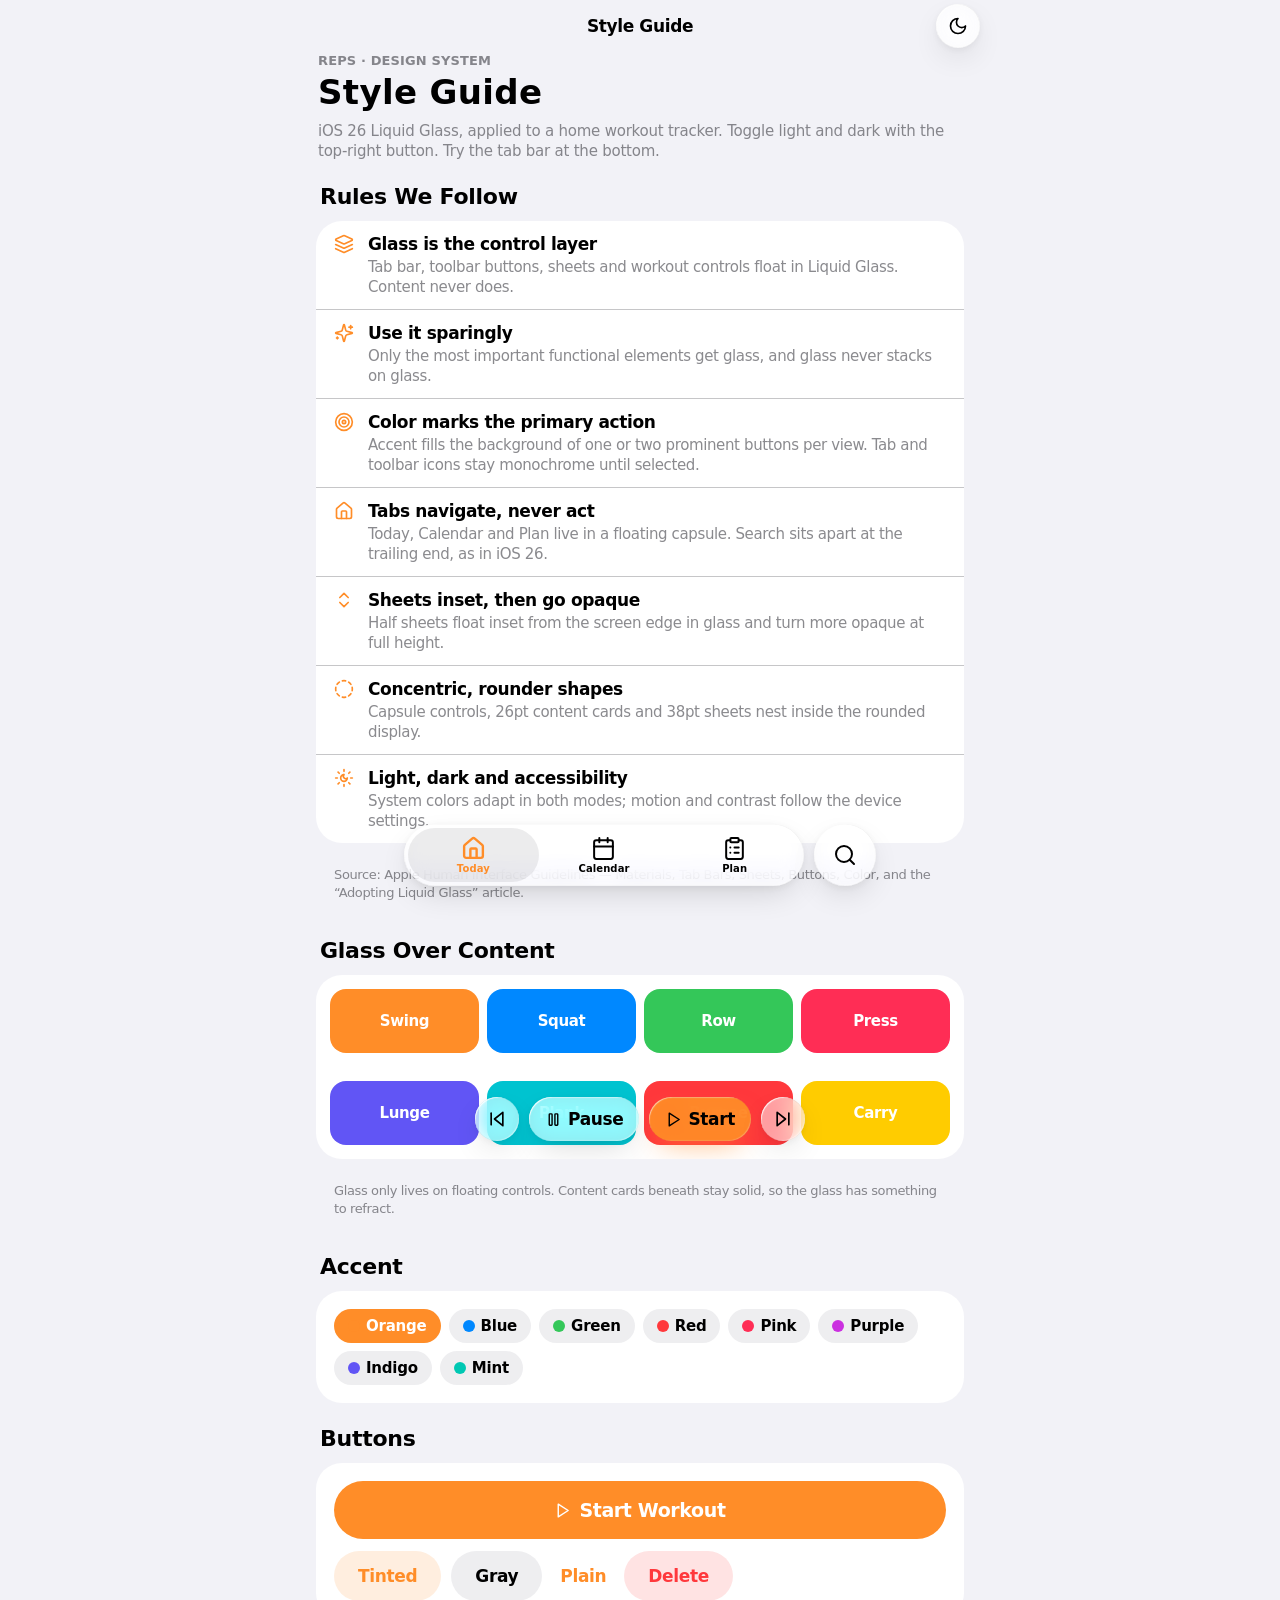
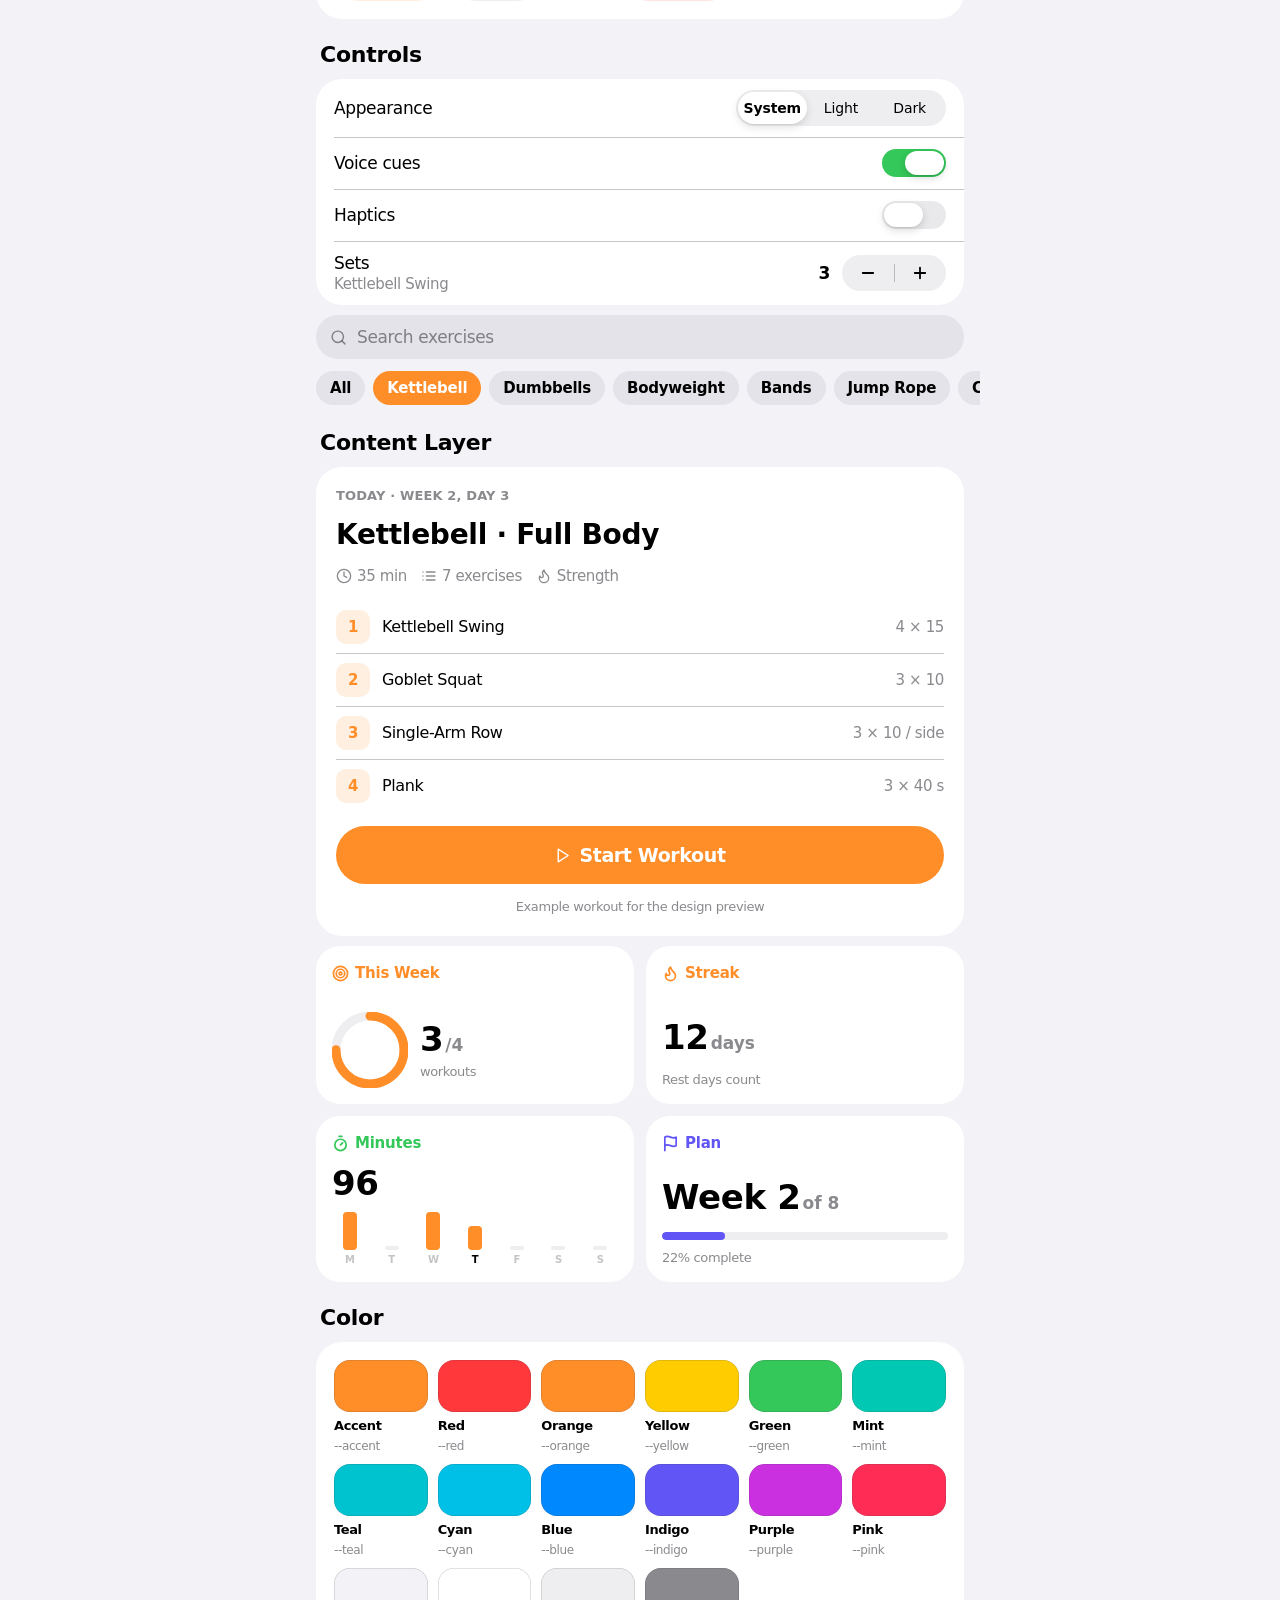
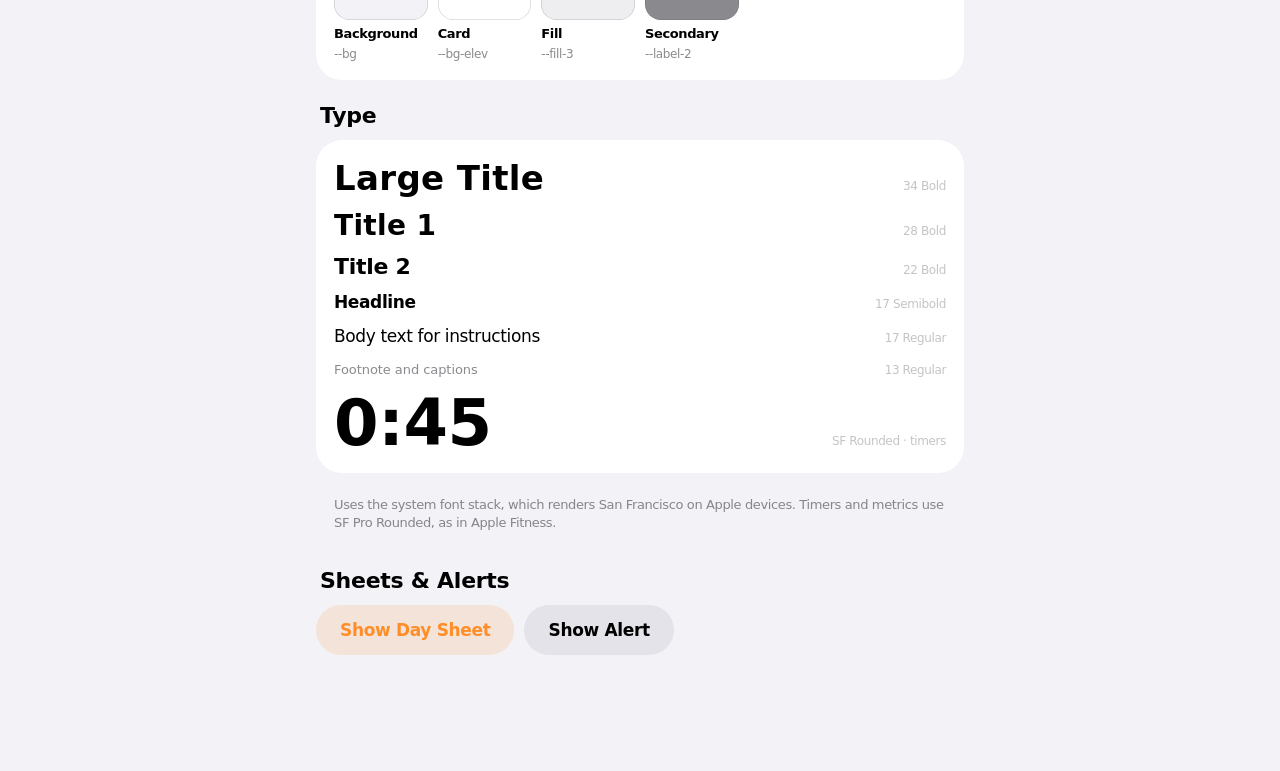
==== styleguide.html @ 5815b759 "Reps: Liquid Glass home workout planner and tracker Static web app for GitHub Pages: plan wizard and" ====
<!doctype html>
<html lang="en">
<head>
<meta charset="utf-8">
<meta name="viewport" content="width=device-width, initial-scale=1, viewport-fit=cover">
<title>Reps Style Guide</title>
<meta name="claude:viewport-fit-sides" content="cover">
<link rel="stylesheet" href="css/app.css">
<style>
  .sg-swatches { display: grid; grid-template-columns: repeat(auto-fill, minmax(92px, 1fr)); gap: 10px; }
  .sg-swatch { display: flex; flex-direction: column; gap: 6px; font-size: 12px; line-height: 15px; color: var(--label-2); }
  .sg-swatch i { display: block; height: 52px; border-radius: 16px; }
  .sg-swatch b { color: var(--label); font-weight: 600; font-size: 13px; }
  .sg-type { display: flex; flex-direction: column; gap: 10px; }
  .sg-type div { display: flex; align-items: baseline; justify-content: space-between; gap: 12px; }
  .sg-type span.meta { font-size: 12px; color: var(--label-3); white-space: nowrap; }
  .sg-stage { position: relative; border-radius: var(--r-card); overflow: hidden; background: var(--bg-elev); }
  .sg-tiles { display: grid; grid-template-columns: repeat(4, 1fr); gap: 8px; padding: 14px; }
  .sg-tiles div { height: 64px; border-radius: 16px; display: grid; place-items: center; color: #fff; font-weight: 700; font-size: 15px; }
  .sg-float { position: absolute; left: 0; right: 0; bottom: 18px; display: flex; justify-content: center; gap: 10px; flex-wrap: wrap; padding: 0 14px; }
  .sg-row { display: flex; flex-wrap: wrap; gap: 10px; align-items: center; }
  .sg-rules { margin: 0; padding: 0; list-style: none; }
  .sg-rules li { position: relative; padding: 12px 18px 12px 52px; font-size: 15px; line-height: 20px; }
  .sg-rules li + li { border-top: 0.5px solid var(--sep); }
  .sg-rules li .ic { position: absolute; left: 18px; top: 13px; width: 20px; height: 20px; color: var(--accent); }
  .sg-rules b { display: block; font-size: 17px; line-height: 22px; font-weight: 600; margin-bottom: 2px; }
</style>
</head>
<body>
<header class="navbar" id="nav">
  <div class="navbar-inner">
    <div class="nav-leading"></div>
    <div class="nav-title">Style Guide</div>
    <div class="nav-trailing">
      <button class="icon-btn glass glass-interactive" id="themeBtn" aria-label="Toggle light or dark"></button>
    </div>
  </div>
</header>

<main class="page">
  <div class="page-head">
    <div class="eyebrow">Reps · Design System</div>
    <h1 class="t-large" style="margin:0">Style Guide</h1>
    <p class="t-sub sec" style="margin:6px 0 0">iOS 26 Liquid Glass, applied to a home workout tracker. Toggle light and dark with the top-right button. Try the tab bar at the bottom.</p>
  </div>

  <section class="section">
    <div class="section-head"><div class="section-title">Rules We Follow</div></div>
    <ul class="list sg-rules" id="rules"></ul>
    <p class="footnote">Source: Apple Human Interface Guidelines — Materials, Tab Bars, Sheets, Buttons, Color, and the “Adopting Liquid Glass” article.</p>
  </section>

  <section class="section">
    <div class="section-head"><div class="section-title">Glass Over Content</div></div>
    <div class="sg-stage">
      <div class="sg-tiles" id="tiles"></div>
      <div class="sg-tiles" id="tiles2"></div>
      <div class="sg-float" id="floatRow"></div>
    </div>
    <p class="footnote">Glass only lives on floating controls. Content cards beneath stay solid, so the glass has something to refract.</p>
  </section>

  <section class="section">
    <div class="section-head"><div class="section-title">Accent</div></div>
    <div class="card">
      <div class="chips" id="accentChips"></div>
    </div>
  </section>

  <section class="section">
    <div class="section-head"><div class="section-title">Buttons</div></div>
    <div class="card" style="display:flex;flex-direction:column;gap:12px">
      <button class="btn btn-filled lg block" id="b1"></button>
      <div class="sg-row">
        <button class="btn btn-tinted">Tinted</button>
        <button class="btn btn-gray">Gray</button>
        <button class="btn btn-plain">Plain</button>
        <button class="btn btn-danger">Delete</button>
      </div>
    </div>
  </section>

  <section class="section">
    <div class="section-head"><div class="section-title">Controls</div></div>
    <div class="list">
      <div class="row"><div class="grow title">Appearance</div>
        <div class="segmented" style="--n:3;--i:0;width:210px" id="seg">
          <span class="seg-thumb"></span>
          <button class="is-on" data-i="0">System</button><button data-i="1">Light</button><button data-i="2">Dark</button>
        </div>
      </div>
      <div class="row"><div class="grow title">Voice cues</div><button class="switch" role="switch" aria-checked="true" id="sw1" aria-label="Voice cues"></button></div>
      <div class="row"><div class="grow title">Haptics</div><button class="switch" role="switch" aria-checked="false" id="sw2" aria-label="Haptics"></button></div>
      <div class="row"><div class="grow"><div class="title">Sets</div><div class="subtitle">Kettlebell Swing</div></div>
        <div class="value-stepper"><span class="val rounded" id="stepVal">3</span>
          <div class="stepper"><button id="stepMinus" aria-label="Fewer"></button><i></i><button id="stepPlus" aria-label="More"></button></div>
        </div>
      </div>
    </div>
    <div class="search-field" id="search"></div>
    <div class="chips scroll" id="chips"></div>
  </section>

  <section class="section">
    <div class="section-head"><div class="section-title">Content Layer</div></div>
    <div class="card hero" id="hero"></div>
    <div class="widgets" id="widgets"></div>
  </section>

  <section class="section">
    <div class="section-head"><div class="section-title">Color</div></div>
    <div class="card"><div class="sg-swatches" id="swatches"></div></div>
  </section>

  <section class="section">
    <div class="section-head"><div class="section-title">Type</div></div>
    <div class="card sg-type">
      <div><span class="t-large">Large Title</span><span class="meta">34 Bold</span></div>
      <div><span class="t-title1">Title 1</span><span class="meta">28 Bold</span></div>
      <div><span class="t-title2">Title 2</span><span class="meta">22 Bold</span></div>
      <div><span class="t-headline">Headline</span><span class="meta">17 Semibold</span></div>
      <div><span class="t-body">Body text for instructions</span><span class="meta">17 Regular</span></div>
      <div><span class="t-foot sec">Footnote and captions</span><span class="meta">13 Regular</span></div>
      <div><span class="rounded heavy num" style="font-size:64px;line-height:64px">0:45</span><span class="meta">SF Rounded · timers</span></div>
    </div>
    <p class="footnote">Uses the system font stack, which renders San Francisco on Apple devices. Timers and metrics use SF Pro Rounded, as in Apple Fitness.</p>
  </section>

  <section class="section">
    <div class="section-head"><div class="section-title">Sheets &amp; Alerts</div></div>
    <div class="sg-row">
      <button class="btn btn-tinted" id="openSheet">Show Day Sheet</button>
      <button class="btn btn-gray" id="openAlert">Show Alert</button>
    </div>
  </section>
</main>

<nav class="tabbar-wrap" aria-label="Tabs">
  <div class="tabbar glass" role="tablist" id="tabbar" style="--tabs:3">
    <span class="tab-lens"></span>
  </div>
  <button class="tab-search glass glass-interactive" id="searchTab" aria-label="Search exercises"></button>
</nav>

<div id="layer"></div>

<script type="module">
import { icon } from './js/icons.js';
const $ = (s) => document.querySelector(s);
const root = document.documentElement;

const rules = [
  ['layers', 'Glass is the control layer', 'Tab bar, toolbar buttons, sheets and workout controls float in Liquid Glass. Content never does.'],
  ['sparkles', 'Use it sparingly', 'Only the most important functional elements get glass, and glass never stacks on glass.'],
  ['target', 'Color marks the primary action', 'Accent fills the background of one or two prominent buttons per view. Tab and toolbar icons stay monochrome until selected.'],
  ['house', 'Tabs navigate, never act', 'Today, Calendar and Plan live in a floating capsule. Search sits apart at the trailing end, as in iOS 26.'],
  ['chevrons-up-down', 'Sheets inset, then go opaque', 'Half sheets float inset from the screen edge in glass and turn more opaque at full height.'],
  ['circle-dashed', 'Concentric, rounder shapes', 'Capsule controls, 26pt content cards and 38pt sheets nest inside the rounded display.'],
  ['sun-moon', 'Light, dark and accessibility', 'System colors adapt in both modes; motion and contrast follow the device settings.'],
];
$('#rules').innerHTML = rules.map(([i, t, d]) => `<li>${icon(i)}<b>${t}</b><span class="sec">${d}</span></li>`).join('');

const tileColors = [['--orange','Swing'],['--blue','Squat'],['--green','Row'],['--pink','Press'],['--indigo','Lunge'],['--teal','Plank'],['--red','Burpee'],['--yellow','Carry']];
$('#tiles').innerHTML = tileColors.slice(0,4).map(([c,t]) => `<div style="background:var(${c})">${t}</div>`).join('');
$('#tiles2').innerHTML = tileColors.slice(4).map(([c,t]) => `<div style="background:var(${c})">${t}</div>`).join('');
$('#floatRow').innerHTML = `
  <button class="icon-btn glass glass-interactive" aria-label="Previous">${icon('skip-back')}</button>
  <button class="toolbar-pill glass glass-interactive">${icon('pause', 'sm')} Pause</button>
  <button class="toolbar-pill glass glass-prominent glass-interactive">${icon('play', 'sm')} Start</button>
  <button class="icon-btn glass glass-interactive" aria-label="Next">${icon('skip-forward')}</button>`;

const accents = [['orange','Orange'],['blue','Blue'],['green','Green'],['red','Red'],['pink','Pink'],['purple','Purple'],['indigo','Indigo'],['mint','Mint']];
const renderAccents = () => {
  const cur = root.dataset.accent || 'orange';
  $('#accentChips').innerHTML = accents.map(([k, n]) => `<button class="chip ${k === cur ? 'is-on' : ''}" data-accent="${k}"><span style="width:12px;height:12px;border-radius:50%;background:var(--${k})"></span>${n}</button>`).join('');
};
renderAccents();
$('#accentChips').addEventListener('click', (e) => {
  const b = e.target.closest('[data-accent]'); if (!b) return;
  if (b.dataset.accent === 'orange') delete root.dataset.accent; else root.dataset.accent = b.dataset.accent;
  renderAccents();
});

$('#b1').innerHTML = `${icon('play', 'sm')} Start Workout`;

const seg = $('#seg');
seg.addEventListener('click', (e) => {
  const b = e.target.closest('button'); if (!b) return;
  seg.style.setProperty('--i', b.dataset.i);
  seg.querySelectorAll('button').forEach((x) => x.classList.toggle('is-on', x === b));
  const mode = ['', 'light', 'dark'][+b.dataset.i];
  if (mode) root.dataset.theme = mode; else delete root.dataset.theme;
  setThemeIcon();
});
document.querySelectorAll('.switch').forEach((s) => s.addEventListener('click', () => s.setAttribute('aria-checked', s.getAttribute('aria-checked') !== 'true')));
let sets = 3;
$('#stepMinus').innerHTML = icon('minus'); $('#stepPlus').innerHTML = icon('plus');
$('#stepMinus').onclick = () => { sets = Math.max(1, sets - 1); $('#stepVal').textContent = sets; };
$('#stepPlus').onclick = () => { sets = Math.min(10, sets + 1); $('#stepVal').textContent = sets; };
$('#search').innerHTML = `${icon('search', 'sm')}<input type="search" id="q" placeholder="Search exercises" aria-label="Search exercises">`;
const chipNames = ['All', 'Kettlebell', 'Dumbbells', 'Bodyweight', 'Bands', 'Jump Rope', 'Core'];
$('#chips').innerHTML = chipNames.map((n, i) => `<button class="chip ${i === 1 ? 'is-on' : ''}">${n}</button>`).join('');
$('#chips').addEventListener('click', (e) => { const b = e.target.closest('.chip'); if (!b) return; $('#chips').querySelectorAll('.chip').forEach((c) => c.classList.toggle('is-on', c === b)); });

const ex = [['Kettlebell Swing', '4 × 15'], ['Goblet Squat', '3 × 10'], ['Single-Arm Row', '3 × 10 / side'], ['Plank', '3 × 40 s']];
$('#hero').innerHTML = `
  <div class="eyebrow accent">Today · Week 2, Day 3</div>
  <div class="hero-title">Kettlebell · Full Body</div>
  <div class="hero-meta"><span>${icon('clock')} 35 min</span><span>${icon('list')} 7 exercises</span><span>${icon('flame')} Strength</span></div>
  <div class="ex-preview">${ex.map(([n, r], i) => `<div class="ex"><div class="ex-badge">${i + 1}</div><div class="name">${n}</div><div class="rx">${r}</div></div>`).join('')}</div>
  <button class="btn btn-filled lg block">${icon('play', 'sm')} Start Workout</button>
  <p class="footnote" style="padding:0;margin:0;text-align:center">Example workout for the design preview</p>`;

const C = 2 * Math.PI * 34;
$('#widgets').innerHTML = `
  <div class="widget"><div class="widget-head accent">${icon('target')} This Week</div>
    <div style="display:flex;align-items:center;gap:12px;margin-top:auto">
      <svg class="ring" width="76" height="76" viewBox="0 0 76 76"><circle class="track" cx="38" cy="38" r="34" stroke-width="9"/><circle class="val" cx="38" cy="38" r="34" stroke-width="9" stroke="var(--accent)" stroke-dasharray="${C}" stroke-dashoffset="${C * 0.25}"/></svg>
      <div><div class="widget-value">3<small>/4</small></div><div class="widget-foot" style="margin:0">workouts</div></div>
    </div></div>
  <div class="widget"><div class="widget-head" style="color:var(--orange)">${icon('flame')} Streak</div>
    <div class="widget-value" style="margin-top:auto">12<small>days</small></div><div class="widget-foot" style="margin-top:0">Rest days count</div></div>
  <div class="widget"><div class="widget-head" style="color:var(--green)">${icon('timer')} Minutes</div>
    <div class="widget-value">96</div>
    <div class="mini-bars">${['M','T','W','T','F','S','S'].map((d, i) => { const h = [70, 0, 100, 45, 0, 0, 0][i]; return `<div class="b ${h ? 'on' : ''} ${i === 3 ? 'today' : ''}"><i style="height:${Math.max(8, h)}%"></i><span>${d}</span></div>`; }).join('')}</div></div>
  <div class="widget"><div class="widget-head" style="color:var(--indigo)">${icon('flag')} Plan</div>
    <div class="widget-value" style="margin-top:auto">Week 2<small>of 8</small></div>
    <div class="bar"><i style="width:22%;background:var(--indigo)"></i></div><div class="widget-foot" style="margin-top:0">22% complete</div></div>`;

const sw = [['--accent','Accent'],['--red','Red'],['--orange','Orange'],['--yellow','Yellow'],['--green','Green'],['--mint','Mint'],['--teal','Teal'],['--cyan','Cyan'],['--blue','Blue'],['--indigo','Indigo'],['--purple','Purple'],['--pink','Pink'],['--bg','Background'],['--bg-elev','Card'],['--fill-3','Fill'],['--label-2','Secondary']];
$('#swatches').innerHTML = sw.map(([v, n]) => `<div class="sg-swatch"><i style="background:var(${v});box-shadow:inset 0 0 0 0.5px var(--sep)"></i><b>${n}</b>${v}</div>`).join('');

// Tab bar
const tabs = [['house', 'Today'], ['calendar', 'Calendar'], ['clipboard-list', 'Plan']];
const tabbar = $('#tabbar');
tabbar.insertAdjacentHTML('beforeend', tabs.map(([i, n], k) => `<button class="tab ${k === 0 ? 'is-active' : ''}" role="tab" data-k="${k}">${icon(i)}<span>${n}</span></button>`).join(''));
$('#searchTab').innerHTML = icon('search');
tabbar.addEventListener('click', (e) => {
  const b = e.target.closest('.tab'); if (!b) return;
  tabbar.style.setProperty('--tab-i', b.dataset.k);
  tabbar.querySelectorAll('.tab').forEach((t) => t.classList.toggle('is-active', t === b));
  $('#searchTab').classList.remove('is-active');
});
$('#searchTab').onclick = () => { tabbar.querySelectorAll('.tab').forEach((t) => t.classList.remove('is-active')); $('#searchTab').classList.add('is-active'); };

// Theme button
const isDark = () => root.dataset.theme ? root.dataset.theme === 'dark' : matchMedia('(prefers-color-scheme: dark)').matches;
function setThemeIcon() { $('#themeBtn').innerHTML = icon(isDark() ? 'sun' : 'moon'); }
setThemeIcon();
$('#themeBtn').onclick = () => { root.dataset.theme = isDark() ? 'light' : 'dark'; setThemeIcon(); };

// Scroll edge effect + inline title
const nav = $('#nav');
addEventListener('scroll', () => nav.classList.toggle('is-scrolled', scrollY > 40), { passive: true });

// Sheet + alert demos
const layer = $('#layer');
$('#openSheet').onclick = () => {
  layer.innerHTML = `<div class="sheet-layer"><div class="sheet-scrim" data-close></div>
    <section class="sheet" id="sheet" role="dialog" aria-label="Day details">
      <div class="sheet-grab" id="grab" title="Tap to resize"></div>
      <div class="sheet-toolbar">
        <button class="icon-btn glass glass-interactive" data-close aria-label="Close">${icon('x')}</button>
        <div class="sheet-title">Tuesday<small>November 3</small></div>
        <button class="icon-btn glass glass-prominent glass-interactive" data-close aria-label="Mark complete">${icon('check')}</button>
      </div>
      <div class="sheet-body">
        <div class="card hero" style="padding:18px"><div class="eyebrow accent">Planned</div><div class="t-title2">Dumbbell · Upper Body</div>
          <div class="hero-meta"><span>${icon('clock')} 30 min</span><span>${icon('list')} 6 exercises</span></div></div>
        <div class="list">${['Floor Press · 3 × 10', 'Bent-Over Row · 3 × 10', 'Arnold Press · 3 × 8', 'Hammer Curl · 2 × 12'].map((t) => `<div class="row"><div class="grow title">${t}</div>${icon('chevron-right', 'chev')}</div>`).join('')}</div>
      </div>
    </section></div>`;
  const L = layer.firstElementChild;
  requestAnimationFrame(() => requestAnimationFrame(() => L.classList.add('is-open')));
  $('#grab').onclick = () => $('#sheet').classList.toggle('detent-large');
  L.addEventListener('click', (e) => { if (e.target.closest('[data-close]')) { L.classList.remove('is-open'); setTimeout(() => (layer.innerHTML = ''), 400); } });
};
$('#openAlert').onclick = () => {
  layer.innerHTML = `<div class="alert-layer"><div class="sheet-scrim" data-close></div>
    <div class="alert glass" role="alertdialog"><div class="t-headline">End Workout?</div><p>Your progress so far is kept. You can mark the day complete later.</p>
    <div class="actions"><button class="btn btn-filled" data-close>Keep Going</button><button class="btn btn-danger" data-close>End Workout</button></div></div></div>`;
  layer.firstElementChild.addEventListener('click', (e) => { if (e.target.closest('[data-close]')) layer.innerHTML = ''; });
};
</script>
</body>
</html>
---- css/app.css ----
/* ==========================================================================
   Reps — iOS 26 Liquid Glass design system
   Layout: content layer = solid grouped surfaces; functional layer = floating
   Liquid Glass (tab bar, toolbar buttons, sheets, player controls).
   Colors are Apple's iOS 26 system colors (HIG > Color).
   ========================================================================== */

:root {
  color-scheme: light;

  /* Backgrounds (systemGroupedBackground family) */
  --bg: #F2F2F7;
  --bg-elev: #FFFFFF;
  --bg-elev-2: #F2F2F7;
  --bg-plain: #FFFFFF;

  /* Labels */
  --label: #000000;
  --label-2: rgba(60, 60, 67, 0.6);
  --label-3: rgba(60, 60, 67, 0.3);
  --label-4: rgba(60, 60, 67, 0.18);

  /* Fills & separators */
  --fill: rgba(120, 120, 128, 0.2);
  --fill-2: rgba(120, 120, 128, 0.16);
  --fill-3: rgba(118, 118, 128, 0.12);
  --fill-4: rgba(116, 116, 128, 0.08);
  --sep: rgba(60, 60, 67, 0.29);
  --sep-opaque: #C6C6C8;

  /* iOS 26 system colors (light) */
  --red: #FF383C;
  --orange: #FF8D28;
  --yellow: #FFCC00;
  --green: #34C759;
  --mint: #00C8B3;
  --teal: #00C3D0;
  --cyan: #00C0E8;
  --blue: #0088FF;
  --indigo: #6155F5;
  --purple: #CB30E0;
  --pink: #FF2D55;
  --brown: #AC7F5E;
  --gray: #8E8E93;

  --accent: var(--orange);
  --on-accent: #FFFFFF;
  --work: var(--accent);
  --rest: var(--teal);
  --ready: var(--yellow);
  --done: var(--green);

  /* Liquid Glass — regular variant */
  --glass-fill: rgba(255, 255, 255, 0.56);
  --glass-fill-pressed: rgba(255, 255, 255, 0.72);
  --glass-fill-strong: rgba(250, 250, 252, 0.8);
  --glass-rim-hi: rgba(255, 255, 255, 0.95);
  --glass-rim-lo: rgba(255, 255, 255, 0.5);
  --glass-edge: rgba(0, 0, 0, 0.07);
  --glass-shadow: 0 12px 32px -8px rgba(0, 0, 0, 0.16), 0 2px 8px rgba(0, 0, 0, 0.06);
  --glass-blur: blur(12px) saturate(190%) brightness(1.05);
  --sheet-blur: blur(28px) saturate(180%);
  --lens: rgba(118, 118, 128, 0.14);
  --scrim: rgba(0, 0, 0, 0.2);
  --toggle-knob: #FFFFFF;
  --seg-thumb: #FFFFFF;

  /* Type */
  --font: -apple-system, BlinkMacSystemFont, "SF Pro Text", "SF Pro", system-ui, "Helvetica Neue", Helvetica, Arial, sans-serif;
  --font-rounded: ui-rounded, "SF Pro Rounded", -apple-system, BlinkMacSystemFont, system-ui, sans-serif;

  /* Shape — concentric radii */
  --r-card: 26px;
  --r-widget: 24px;
  --r-sheet: 38px;
  --r-control: 14px;

  /* Motion — real spring curves (damping 0.72 / 0.86) */
  --spring: linear(0, 0.0281, 0.0991, 0.1963, 0.3064, 0.4198, 0.5294, 0.6306, 0.7205, 0.7979, 0.8625, 0.9147, 0.9555, 0.9862, 1.0084, 1.0233, 1.0325, 1.0371, 1.0384, 1.0373, 1.0345, 1.0307, 1.0265, 1.0221, 1.0179, 1.0141, 1.0106, 1.0077, 1.0052, 1.0032, 1.0017, 1.0005, 0.9997, 0.9991, 0.9987, 0.9986, 0.9985, 0.9986, 0.9987, 0.9988, 1);
  --spring-smooth: linear(0, 0.0402, 0.1347, 0.2541, 0.3793, 0.4986, 0.6057, 0.6976, 0.7739, 0.8354, 0.8836, 0.9205, 0.948, 0.968, 0.9821, 0.9917, 0.9979, 1.0018, 1.0039, 1.0048, 1.005, 1.0048, 1.0043, 1.0037, 1.003, 1.0024, 1.0019, 1.0015, 1);
  --ease-out: cubic-bezier(0.2, 0.8, 0.2, 1);

  --gutter: 16px;
  --tabbar-h: 62px;
  --tabbar-bottom: max(14px, calc(env(safe-area-inset-bottom, 0px) - 8px));
  --nav-h: 52px;
}

@supports not (transition-timing-function: linear(0, 1)) {
  :root {
    --spring: cubic-bezier(0.34, 1.4, 0.64, 1);
    --spring-smooth: cubic-bezier(0.25, 1.1, 0.4, 1);
  }
}

@media (prefers-color-scheme: dark) {
  :root:not([data-theme="light"]) {
    color-scheme: dark;
    --bg: #000000;
    --bg-elev: #1C1C1E;
    --bg-elev-2: #2C2C2E;
    --bg-plain: #000000;
    --label: #FFFFFF;
    --label-2: rgba(235, 235, 245, 0.6);
    --label-3: rgba(235, 235, 245, 0.3);
    --label-4: rgba(235, 235, 245, 0.16);
    --fill: rgba(120, 120, 128, 0.36);
    --fill-2: rgba(120, 120, 128, 0.32);
    --fill-3: rgba(118, 118, 128, 0.24);
    --fill-4: rgba(118, 118, 128, 0.18);
    --sep: rgba(84, 84, 88, 0.6);
    --sep-opaque: #38383A;
    --red: #FF4245; --orange: #FF9230; --yellow: #FFD600; --green: #30D158; --mint: #00DAC3;
    --teal: #00D2E0; --cyan: #3CD3FE; --blue: #0091FF; --indigo: #6D7CFF; --purple: #DB34F2;
    --pink: #FF375F; --brown: #B78A66; --gray: #8E8E93;
    --glass-fill: rgba(48, 48, 52, 0.5);
    --glass-fill-pressed: rgba(70, 70, 76, 0.6);
    --glass-fill-strong: rgba(30, 30, 32, 0.8);
    --glass-rim-hi: rgba(255, 255, 255, 0.3);
    --glass-rim-lo: rgba(255, 255, 255, 0.1);
    --glass-edge: rgba(255, 255, 255, 0.07);
    --glass-shadow: 0 12px 32px -8px rgba(0, 0, 0, 0.7), 0 2px 8px rgba(0, 0, 0, 0.35);
    --glass-blur: blur(12px) saturate(170%) brightness(0.9);
    --lens: rgba(255, 255, 255, 0.12);
    --scrim: rgba(0, 0, 0, 0.5);
    --toggle-knob: #FFFFFF;
    --seg-thumb: #636366;
  }
}

:root[data-theme="dark"] {
  color-scheme: dark;
  --bg: #000000;
  --bg-elev: #1C1C1E;
  --bg-elev-2: #2C2C2E;
  --bg-plain: #000000;
  --label: #FFFFFF;
  --label-2: rgba(235, 235, 245, 0.6);
  --label-3: rgba(235, 235, 245, 0.3);
  --label-4: rgba(235, 235, 245, 0.16);
  --fill: rgba(120, 120, 128, 0.36);
  --fill-2: rgba(120, 120, 128, 0.32);
  --fill-3: rgba(118, 118, 128, 0.24);
  --fill-4: rgba(118, 118, 128, 0.18);
  --sep: rgba(84, 84, 88, 0.6);
  --sep-opaque: #38383A;
  --red: #FF4245; --orange: #FF9230; --yellow: #FFD600; --green: #30D158; --mint: #00DAC3;
  --teal: #00D2E0; --cyan: #3CD3FE; --blue: #0091FF; --indigo: #6D7CFF; --purple: #DB34F2;
  --pink: #FF375F; --brown: #B78A66; --gray: #8E8E93;
  --glass-fill: rgba(48, 48, 52, 0.5);
  --glass-fill-pressed: rgba(70, 70, 76, 0.6);
  --glass-fill-strong: rgba(30, 30, 32, 0.8);
  --glass-rim-hi: rgba(255, 255, 255, 0.3);
  --glass-rim-lo: rgba(255, 255, 255, 0.1);
  --glass-edge: rgba(255, 255, 255, 0.07);
  --glass-shadow: 0 12px 32px -8px rgba(0, 0, 0, 0.7), 0 2px 8px rgba(0, 0, 0, 0.35);
  --glass-blur: blur(12px) saturate(170%) brightness(0.9);
  --lens: rgba(255, 255, 255, 0.12);
  --scrim: rgba(0, 0, 0, 0.5);
  --toggle-knob: #FFFFFF;
  --seg-thumb: #636366;
}

/* Accent options (Settings > Accent) */
:root[data-accent="blue"] { --accent: var(--blue); }
:root[data-accent="green"] { --accent: var(--green); }
:root[data-accent="red"] { --accent: var(--red); }
:root[data-accent="pink"] { --accent: var(--pink); }
:root[data-accent="purple"] { --accent: var(--purple); }
:root[data-accent="indigo"] { --accent: var(--indigo); }
:root[data-accent="mint"] { --accent: var(--mint); }

/* Increase contrast — firmer glass edges and labels */
@media (prefers-contrast: more) {
  :root {
    --glass-fill: rgba(255, 255, 255, 0.86);
    --glass-edge: rgba(0, 0, 0, 0.25);
    --label-2: rgba(60, 60, 67, 0.78);
  }
}

/* ---------- Base ---------- */
*, *::before, *::after { box-sizing: border-box; }
html {
  -webkit-text-size-adjust: 100%;
  text-size-adjust: 100%;
  -webkit-tap-highlight-color: transparent;
}
body {
  margin: 0;
  background: var(--bg);
  color: var(--label);
  font-family: var(--font);
  font-size: 17px;
  line-height: 22px;
  letter-spacing: -0.022em;
  -webkit-font-smoothing: antialiased;
  -moz-osx-font-smoothing: grayscale;
  overscroll-behavior-y: none;
}
button { font: inherit; color: inherit; letter-spacing: inherit; background: none; border: 0; padding: 0; cursor: pointer; touch-action: manipulation; }
input, select, textarea { font: inherit; color: inherit; letter-spacing: inherit; }
img, svg, video, iframe { max-width: 100%; }
a { color: var(--accent); text-decoration: none; }
:focus-visible { outline: 3px solid color-mix(in srgb, var(--accent) 70%, transparent); outline-offset: 2px; }
[hidden] { display: none !important; }

.ic { width: 22px; height: 22px; flex: none; display: block; }
.ic.sm { width: 17px; height: 17px; }
.ic.xs { width: 14px; height: 14px; }
.ic.lg { width: 28px; height: 28px; }
.ic.xl { width: 40px; height: 40px; }
.ic.bold { stroke-width: 2.5; }

/* ---------- Typography (iOS default Dynamic Type sizes) ---------- */
.t-large { font-size: 34px; line-height: 41px; font-weight: 700; letter-spacing: 0.01em; }
.t-title1 { font-size: 28px; line-height: 34px; font-weight: 700; letter-spacing: 0.012em; }
.t-title2 { font-size: 22px; line-height: 28px; font-weight: 700; letter-spacing: -0.012em; }
.t-title3 { font-size: 20px; line-height: 25px; font-weight: 600; letter-spacing: -0.02em; }
.t-headline { font-size: 17px; line-height: 22px; font-weight: 600; }
.t-body { font-size: 17px; line-height: 22px; }
.t-callout { font-size: 16px; line-height: 21px; letter-spacing: -0.02em; }
.t-sub { font-size: 15px; line-height: 20px; letter-spacing: -0.015em; }
.t-foot { font-size: 13px; line-height: 18px; letter-spacing: -0.005em; }
.t-cap1 { font-size: 12px; line-height: 16px; letter-spacing: 0; }
.t-cap2 { font-size: 11px; line-height: 13px; letter-spacing: 0.005em; }
.rounded { font-family: var(--font-rounded); }
.num { font-variant-numeric: tabular-nums; }
.sec { color: var(--label-2); }
.ter { color: var(--label-3); }
.accent { color: var(--accent); }
.semibold { font-weight: 600; }
.bold { font-weight: 700; }
.heavy { font-weight: 800; }
.eyebrow { font-size: 13px; line-height: 18px; font-weight: 600; letter-spacing: 0.01em; text-transform: uppercase; color: var(--label-2); }
.balance { text-wrap: balance; }

/* ==========================================================================
   LIQUID GLASS — functional layer only
   ========================================================================== */
.glass {
  position: relative;
  isolation: isolate;
  background: var(--glass-fill);
  -webkit-backdrop-filter: var(--glass-blur);
  backdrop-filter: var(--glass-blur);
  box-shadow:
    var(--glass-shadow),
    inset 1.5px 1.5px 1px -1px var(--glass-rim-hi),
    inset -1.5px -1.5px 1px -1px var(--glass-rim-lo),
    inset 0 0 0 0.5px var(--glass-edge);
}
/* Interactive glass: grows and brightens under the finger, settles on a spring */
.glass-interactive {
  transition: transform 0.5s var(--spring), background-color 0.25s var(--ease-out);
}
.glass-interactive:active {
  transform: scale(1.08);
  background-color: var(--glass-fill-pressed);
  transition-duration: 0.18s, 0.12s;
}
/* Prominent glass: accent-stained glass for the primary action */
.glass-prominent {
  background: color-mix(in srgb, var(--accent) 94%, transparent);
  color: var(--on-accent);
  box-shadow:
    0 12px 28px -10px color-mix(in srgb, var(--accent) 60%, transparent),
    inset 1.5px 1.5px 1px -1px rgba(255, 255, 255, 0.6),
    inset -1.5px -1.5px 1px -1px rgba(255, 255, 255, 0.25),
    inset 0 0 0 0.5px rgba(0, 0, 0, 0.06);
}
.glass-prominent:active { background-color: color-mix(in srgb, var(--accent) 100%, white 10%); }

/* Clear variant — only over rich media (e.g. video), with 35% dimming */
.glass-clear {
  background: rgba(255, 255, 255, 0.12);
  -webkit-backdrop-filter: blur(4px) saturate(160%);
  backdrop-filter: blur(4px) saturate(160%);
  color: #FFFFFF;
}

/* Toolbar icon button (44pt circle) */
.icon-btn {
  width: 44px; height: 44px; border-radius: 50%;
  display: inline-grid; place-items: center; flex: none;
  color: var(--label);
}
.icon-btn .ic { width: 20px; height: 20px; }
.icon-btn.prominent { color: var(--on-accent); }
.toolbar-pill {
  height: 44px; border-radius: 22px; padding: 0 16px;
  display: inline-flex; align-items: center; gap: 6px;
  font-size: 17px; font-weight: 600; color: var(--label);
}

/* ---------- Floating tab bar ---------- */
.tabbar-wrap {
  position: fixed; z-index: 40;
  left: 0; right: 0;
  bottom: var(--tabbar-bottom);
  padding-left: max(var(--gutter), env(safe-area-inset-left, 0px));
  padding-right: max(var(--gutter), env(safe-area-inset-right, 0px));
  display: flex; justify-content: center; gap: 10px;
  pointer-events: none;
  transition: transform 0.5s var(--spring), opacity 0.3s var(--ease-out);
}
.tabbar-wrap > * { pointer-events: auto; }
.tabbar-wrap.is-hidden { transform: translateY(140%); opacity: 0; }
.tabbar {
  flex: 1 1 auto; max-width: 400px;
  height: var(--tabbar-h); border-radius: calc(var(--tabbar-h) / 2);
  display: grid; grid-auto-flow: column; grid-auto-columns: 1fr;
  padding: 4px;
}
.tab-lens {
  position: absolute; z-index: -1; top: 4px; bottom: 4px; left: 4px;
  width: calc((100% - 8px) / var(--tabs, 3));
  border-radius: 999px;
  background: var(--lens);
  transform: translateX(calc(var(--tab-i, 0) * 100%));
  transition: transform 0.55s var(--spring), scale 0.4s var(--spring);
}
.tabbar:active .tab-lens { scale: 1.06 1.1; }
.tab {
  display: flex; flex-direction: column; align-items: center; justify-content: center; gap: 2px;
  border-radius: 999px; color: var(--label);
  font-size: 10px; line-height: 12px; font-weight: 600; letter-spacing: 0.01em;
  transition: color 0.25s var(--ease-out);
}
.tab .ic { width: 25px; height: 25px; stroke-width: 1.9; transition: transform 0.45s var(--spring); }
.tab.is-active { color: var(--accent); }
.tab.is-active .ic { stroke-width: 2.3; }
.tab:active .ic { transform: scale(0.9); }
.tab-search {
  width: var(--tabbar-h); height: var(--tabbar-h); border-radius: 50%; flex: none;
  display: grid; place-items: center; color: var(--label);
}
.tab-search .ic { width: 24px; height: 24px; stroke-width: 2; }
.tab-search.is-active { color: var(--accent); }
.tab-search.is-active .ic { stroke-width: 2.4; }

/* Bottom accessory (like Music's MiniPlayer) — sits above the tab bar */
.accessory {
  position: fixed; z-index: 39; left: 0; right: 0;
  bottom: calc(var(--tabbar-bottom) + var(--tabbar-h) + 10px);
  padding-left: max(var(--gutter), env(safe-area-inset-left, 0px));
  padding-right: max(var(--gutter), env(safe-area-inset-right, 0px));
  display: flex; justify-content: center; pointer-events: none;
}
.accessory-inner {
  pointer-events: auto; width: 100%; max-width: 472px; height: 52px; border-radius: 26px;
  display: flex; align-items: center; gap: 12px; padding: 0 8px 0 16px;
}
.accessory-inner .grow { flex: 1; min-width: 0; }
.accessory-inner .title { font-size: 15px; line-height: 18px; font-weight: 600; white-space: nowrap; overflow: hidden; text-overflow: ellipsis; }
.accessory-inner .sub { font-size: 12px; line-height: 15px; color: var(--label-2); }

/* ---------- Navigation bar with scroll-edge effect ---------- */
.navbar {
  position: fixed; z-index: 30; top: 0; left: 0; right: 0;
  padding-top: env(safe-area-inset-top, 0px);
  padding-left: max(var(--gutter), env(safe-area-inset-left, 0px));
  padding-right: max(var(--gutter), env(safe-area-inset-right, 0px));
  pointer-events: none;
}
.navbar::before { /* soft scroll edge effect: blur + fade into the page */
  content: ""; position: absolute; inset: 0 0 -28px 0; z-index: -1;
  background: color-mix(in srgb, var(--bg) 72%, transparent);
  -webkit-backdrop-filter: blur(10px);
  backdrop-filter: blur(10px);
  -webkit-mask-image: linear-gradient(to bottom, #000 55%, transparent);
  mask-image: linear-gradient(to bottom, #000 55%, transparent);
  opacity: 0; transition: opacity 0.25s var(--ease-out);
}
.navbar.is-scrolled::before { opacity: 1; }
.navbar-inner {
  max-width: 680px; margin: 0 auto; height: var(--nav-h);
  display: grid; grid-template-columns: 1fr auto 1fr; align-items: center; gap: 8px;
}
.navbar-inner > * { pointer-events: auto; }
.nav-leading { display: flex; gap: 8px; justify-self: start; }
.nav-trailing { display: flex; gap: 8px; justify-self: end; }
.nav-title {
  font-size: 17px; font-weight: 600; white-space: nowrap; overflow: hidden; text-overflow: ellipsis;
  opacity: 0; transform: translateY(6px); transition: opacity 0.2s var(--ease-out), transform 0.3s var(--ease-out);
}
.navbar.is-scrolled .nav-title { opacity: 1; transform: none; }

/* ---------- Page & content layer ---------- */
.page {
  max-width: 680px; margin: 0 auto;
  padding-top: calc(env(safe-area-inset-top, 0px) + var(--nav-h));
  padding-bottom: calc(var(--tabbar-bottom) + var(--tabbar-h) + 40px);
  padding-left: max(var(--gutter), env(safe-area-inset-left, 0px));
  padding-right: max(var(--gutter), env(safe-area-inset-right, 0px));
  display: flex; flex-direction: column; gap: 22px;
}
.page.enter { animation: page-in 0.45s var(--spring-smooth); }
.page.has-accessory { padding-bottom: calc(var(--tabbar-bottom) + var(--tabbar-h) + 104px); }
@keyframes page-in { from { opacity: 0; transform: translateY(8px); } to { opacity: 1; transform: none; } }
.page-head { display: flex; flex-direction: column; gap: 2px; padding: 0 2px; }
.page-head .row-between { display: flex; align-items: flex-end; justify-content: space-between; gap: 12px; }

.section { display: flex; flex-direction: column; gap: 10px; }
.section-head {
  display: flex; align-items: baseline; justify-content: space-between; gap: 12px;
  padding: 0 4px;
}
.section-title { font-size: 22px; line-height: 28px; font-weight: 700; letter-spacing: -0.012em; }
.section-link { font-size: 17px; color: var(--accent); display: inline-flex; align-items: center; gap: 4px; white-space: nowrap; }
.footnote { font-size: 13px; line-height: 18px; color: var(--label-2); padding: 0 18px; }

.card {
  background: var(--bg-elev); border-radius: var(--r-card);
  padding: 18px;
}
.card.pressable { transition: transform 0.4s var(--spring); cursor: pointer; }
.card.pressable:active { transform: scale(0.98); }

/* Inset grouped list (iOS 26: taller rows, larger radius) */
.list { background: var(--bg-elev); border-radius: var(--r-card); overflow: hidden; }
.row {
  position: relative; display: flex; align-items: center; gap: 14px;
  min-height: 52px; padding: 11px 18px; width: 100%; text-align: left;
}
.row + .row::before {
  content: ""; position: absolute; top: 0; right: 0; left: 18px;
  border-top: 0.5px solid var(--sep);
}
.row.has-icon + .row::before, .row + .row.has-icon::before { left: 62px; }
button.row:active, .row.tappable:active { background: var(--fill-4); }
.row .grow { flex: 1; min-width: 0; }
.row .title { font-size: 17px; line-height: 22px; }
.row .subtitle { font-size: 15px; line-height: 20px; color: var(--label-2); }
.row .detail { color: var(--label-2); font-size: 17px; white-space: nowrap; }
.row .chev { color: var(--label-3); width: 16px; height: 16px; stroke-width: 2.6; }
.row-icon {
  width: 32px; height: 32px; border-radius: 9px; flex: none;
  display: grid; place-items: center; color: #FFFFFF; background: var(--accent);
}
.row-icon .ic { width: 19px; height: 19px; stroke-width: 2.2; }
.truncate { white-space: nowrap; overflow: hidden; text-overflow: ellipsis; }

/* ---------- Buttons (content layer) ---------- */
.btn {
  min-height: 50px; padding: 0 24px; border-radius: 999px;
  display: inline-flex; align-items: center; justify-content: center; gap: 8px;
  font-size: 17px; font-weight: 600; letter-spacing: -0.02em; white-space: nowrap;
  transition: transform 0.4s var(--spring), opacity 0.2s, background-color 0.2s;
  user-select: none; -webkit-user-select: none;
}
.btn:active { transform: scale(0.97); }
.btn:disabled { opacity: 0.4; pointer-events: none; }
.btn.block { width: 100%; }
.btn.lg { min-height: 58px; font-size: 19px; padding: 0 28px; }
.btn.sm { min-height: 34px; padding: 0 14px; font-size: 15px; }
.btn-filled { background: var(--accent); color: var(--on-accent); }
.btn-tinted { background: color-mix(in srgb, var(--accent) 15%, transparent); color: var(--accent); }
.btn-gray { background: var(--fill-3); color: var(--label); }
.btn-plain { color: var(--accent); padding: 0 8px; }
.btn-danger { background: color-mix(in srgb, var(--red) 14%, transparent); color: var(--red); }
.btn-success { background: var(--green); color: #FFFFFF; }

/* Chips */
.chips { display: flex; flex-wrap: wrap; gap: 8px; }
.chips.scroll { flex-wrap: nowrap; overflow-x: auto; scrollbar-width: none; margin: 0 calc(-1 * var(--gutter)); padding: 2px var(--gutter); scroll-padding: var(--gutter); }
.chips.scroll::-webkit-scrollbar { display: none; }
.chip {
  display: inline-flex; align-items: center; gap: 6px; flex: none;
  height: 34px; padding: 0 14px; border-radius: 999px;
  background: var(--fill-3); color: var(--label);
  font-size: 15px; font-weight: 600; letter-spacing: -0.015em; white-space: nowrap;
  transition: background-color 0.2s, color 0.2s, transform 0.35s var(--spring);
}
.chip:active { transform: scale(0.95); }
.chip.is-on { background: var(--accent); color: var(--on-accent); }
.chip .ic { width: 16px; height: 16px; }
.tag {
  display: inline-flex; align-items: center; gap: 4px; height: 24px; padding: 0 9px; border-radius: 999px;
  background: var(--fill-3); color: var(--label-2); font-size: 13px; font-weight: 600; letter-spacing: 0; white-space: nowrap;
}
.tag .ic { width: 13px; height: 13px; stroke-width: 2.4; }
.tag.accent { background: color-mix(in srgb, var(--accent) 15%, transparent); color: var(--accent); }
.tag.green { background: color-mix(in srgb, var(--green) 16%, transparent); color: var(--green); }

/* Segmented control (iOS 26 capsule) */
.segmented {
  position: relative; display: grid; grid-auto-flow: column; grid-auto-columns: 1fr;
  height: 36px; padding: 2px; border-radius: 999px; background: var(--fill-3);
  isolation: isolate;
}
.segmented .seg-thumb {
  position: absolute; z-index: -1; top: 2px; bottom: 2px; left: 2px;
  width: calc((100% - 4px) / var(--n, 2)); border-radius: 999px;
  background: var(--seg-thumb);
  box-shadow: 0 3px 8px rgba(0, 0, 0, 0.12), 0 1px 1px rgba(0, 0, 0, 0.04);
  transform: translateX(calc(var(--i, 0) * 100%));
  transition: transform 0.5s var(--spring), scale 0.3s var(--spring);
}
.segmented:active .seg-thumb { scale: 0.96; }
.segmented button { font-size: 14px; font-weight: 500; letter-spacing: -0.01em; border-radius: 999px; }
.segmented button.is-on { font-weight: 600; }

/* Switch (iOS 26: wider track, pill knob that turns to glass while pressed) */
.switch {
  position: relative; width: 64px; height: 28px; border-radius: 14px; flex: none;
  background: var(--fill-2); transition: background-color 0.25s var(--ease-out);
}
.switch::after {
  content: ""; position: absolute; top: 2px; left: 2px; width: 39px; height: 24px; border-radius: 12px;
  background: var(--toggle-knob);
  box-shadow: 0 3px 8px rgba(0, 0, 0, 0.15), 0 1px 1px rgba(0, 0, 0, 0.08);
  transition: transform 0.45s var(--spring), background-color 0.2s, scale 0.3s var(--spring);
}
.switch[aria-checked="true"] { background: var(--green); }
.switch[aria-checked="true"]::after { transform: translateX(21px); }
.switch:active::after {
  scale: 1.18 1.3; background-color: rgba(255, 255, 255, 0.55);
  -webkit-backdrop-filter: blur(2px) saturate(180%); backdrop-filter: blur(2px) saturate(180%);
  box-shadow: inset 1px 1px 1px -0.5px rgba(255, 255, 255, 0.9), inset -1px -1px 1px -0.5px rgba(255, 255, 255, 0.5), 0 4px 12px rgba(0, 0, 0, 0.18);
}

/* Stepper */
.stepper {
  display: inline-grid; grid-template-columns: 1fr 1px 1fr; align-items: center;
  width: 104px; height: 36px; border-radius: 999px; background: var(--fill-3); flex: none;
}
.stepper button { height: 100%; display: grid; place-items: center; border-radius: 999px; }
.stepper button:active { background: var(--fill-2); }
.stepper button:disabled { opacity: 0.3; }
.stepper i { width: 1px; height: 18px; background: var(--sep); }
.stepper .ic { width: 18px; height: 18px; stroke-width: 2.4; }
.value-stepper { display: flex; align-items: center; gap: 12px; }
.value-stepper .val { min-width: 56px; text-align: right; font-variant-numeric: tabular-nums; font-weight: 600; }

/* Text field */
.field {
  width: 100%; height: 50px; padding: 0 16px; border-radius: var(--r-control);
  border: 0; background: var(--fill-3); color: var(--label); font-size: 17px;
}
.field::placeholder { color: var(--label-3); }
.search-field {
  display: flex; align-items: center; gap: 8px; height: 44px; padding: 0 14px; border-radius: 999px;
  background: var(--fill-3); color: var(--label-2);
}
.search-field input { flex: 1; min-width: 0; border: 0; background: none; outline: none; font-size: 17px; color: var(--label); height: 100%; }
.search-field input::placeholder { color: var(--label-2); }

/* Progress */
.bar { height: 8px; border-radius: 4px; background: var(--fill-3); overflow: hidden; }
.bar > i { display: block; height: 100%; border-radius: inherit; background: var(--accent); transition: width 0.6s var(--spring-smooth); }
.ring { display: block; transform: rotate(-90deg); }
.ring .track { stroke: var(--fill-3); fill: none; }
.ring .val { fill: none; stroke-linecap: round; transition: stroke-dashoffset 0.8s var(--spring-smooth); }

/* ---------- Widgets (Home) ---------- */
.widgets { display: grid; grid-template-columns: 1fr 1fr; gap: 12px; }
.widget {
  background: var(--bg-elev); border-radius: var(--r-widget); padding: 16px;
  display: flex; flex-direction: column; gap: 10px; min-height: 158px; min-width: 0;
}
.widget.wide { grid-column: 1 / -1; min-height: 0; }
.widget-head { display: flex; align-items: center; gap: 6px; font-size: 15px; font-weight: 600; letter-spacing: -0.015em; }
.widget-head .ic { width: 17px; height: 17px; stroke-width: 2.4; }
.widget-value { font-family: var(--font-rounded); font-size: 34px; line-height: 38px; font-weight: 700; letter-spacing: -0.01em; font-variant-numeric: tabular-nums; }
.widget-value small { font-size: 17px; font-weight: 600; color: var(--label-2); margin-left: 2px; letter-spacing: 0; }
.widget-foot { margin-top: auto; font-size: 13px; line-height: 16px; color: var(--label-2); }
.mini-bars { margin-top: auto; display: grid; grid-template-columns: repeat(7, 1fr); gap: 6px; align-items: end; height: 54px; }
.mini-bars .b { display: flex; flex-direction: column; align-items: center; gap: 4px; height: 100%; justify-content: flex-end; }
.mini-bars .b i { width: 100%; max-width: 14px; border-radius: 4px; background: var(--fill-3); min-height: 4px; }
.mini-bars .b.on i { background: var(--accent); }
.mini-bars .b span { font-size: 10px; line-height: 12px; font-weight: 600; color: var(--label-3); }
.mini-bars .b.today span { color: var(--label); }

/* Week strip */
.week-strip { display: grid; grid-template-columns: repeat(7, 1fr); gap: 4px; }
.wday {
  display: flex; flex-direction: column; align-items: center; gap: 6px; padding: 8px 0 10px; border-radius: 18px;
}
.wday .d { font-size: 12px; font-weight: 600; color: var(--label-2); }
.wday .n {
  width: 36px; height: 36px; border-radius: 50%; display: grid; place-items: center;
  font-family: var(--font-rounded); font-size: 17px; font-weight: 600; font-variant-numeric: tabular-nums;
}
.wday.today .n { background: var(--accent); color: var(--on-accent); }
.wday .mark { height: 16px; display: grid; place-items: center; color: var(--label-3); }
.wday .mark .ic { width: 16px; height: 16px; stroke-width: 2.6; }
.wday .mark.done { color: var(--green); }
.wday .mark.dot::before { content: ""; width: 6px; height: 6px; border-radius: 50%; background: var(--accent); }
.wday .mark.missed::before { content: ""; width: 6px; height: 6px; border-radius: 50%; border: 1.5px solid var(--label-3); }

/* Up-next hero */
.hero { display: flex; flex-direction: column; gap: 14px; padding: 20px; }
.hero-title { font-size: 28px; line-height: 32px; font-weight: 800; letter-spacing: -0.01em; text-wrap: balance; }
.hero-meta { display: flex; flex-wrap: wrap; gap: 6px 14px; color: var(--label-2); font-size: 15px; }
.hero-meta span { display: inline-flex; align-items: center; gap: 5px; }
.hero-meta .ic { width: 16px; height: 16px; }
.ex-preview { display: flex; flex-direction: column; }
.ex-preview .ex { display: flex; align-items: center; gap: 12px; padding: 9px 0; }
.ex-preview .ex + .ex { border-top: 0.5px solid var(--sep); }
.ex-badge {
  width: 34px; height: 34px; border-radius: 10px; flex: none; display: grid; place-items: center;
  background: color-mix(in srgb, var(--accent) 14%, transparent); color: var(--accent);
  font-family: var(--font-rounded); font-weight: 700; font-size: 15px;
}
.ex-badge .ic { width: 18px; height: 18px; stroke-width: 2.3; }
.ex-preview .name { flex: 1; min-width: 0; font-size: 16px; line-height: 20px; font-weight: 500; }
.ex-preview .rx { font-size: 15px; color: var(--label-2); font-variant-numeric: tabular-nums; white-space: nowrap; }

/* Empty state */
.empty { display: flex; flex-direction: column; align-items: center; text-align: center; gap: 12px; padding: 36px 20px; }
.empty .ic { width: 48px; height: 48px; color: var(--label-3); stroke-width: 1.6; }

/* ==========================================================================
   SHEETS (Liquid Glass at medium detent, more opaque at large)
   ========================================================================== */
.sheet-layer { position: fixed; inset: 0; z-index: 60; }
.sheet-scrim { position: absolute; inset: 0; background: var(--scrim); opacity: 0; transition: opacity 0.35s var(--ease-out); }
.sheet-layer.is-open .sheet-scrim { opacity: 1; }
.sheet {
  position: absolute;
  left: max(8px, env(safe-area-inset-left, 0px));
  right: max(8px, env(safe-area-inset-right, 0px));
  bottom: max(8px, calc(env(safe-area-inset-bottom, 0px) - 18px));
  height: min(62vh, 640px);
  max-width: 664px; margin: 0 auto;
  border-radius: var(--r-sheet);
  background: var(--glass-fill-strong);
  -webkit-backdrop-filter: var(--sheet-blur);
  backdrop-filter: var(--sheet-blur);
  box-shadow: 0 -2px 40px rgba(0, 0, 0, 0.16), inset 1.5px 1.5px 1px -1px var(--glass-rim-hi), inset 0 0 0 0.5px var(--glass-edge);
  display: flex; flex-direction: column; overflow: hidden;
  transform: translateY(110%);
  transition: transform 0.55s var(--spring-smooth), height 0.5s var(--spring-smooth), left 0.45s var(--spring-smooth), right 0.45s var(--spring-smooth), bottom 0.45s var(--spring-smooth), border-radius 0.45s, background-color 0.3s;
  will-change: transform;
}
.sheet-layer.is-open .sheet { transform: translateY(0); }
.sheet.is-dragging { transition: none; }
.sheet.detent-large {
  left: 0; right: 0; bottom: 0;
  height: calc(100% - env(safe-area-inset-top, 0px) - 10px);
  border-bottom-left-radius: 0; border-bottom-right-radius: 0;
  background: var(--bg);
}
.sheet-grab { flex: none; height: 18px; display: grid; place-items: center; cursor: grab; touch-action: none; }
.sheet-grab::before { content: ""; width: 36px; height: 5px; border-radius: 3px; background: var(--label-3); }
.sheet-toolbar {
  flex: none; display: grid; grid-template-columns: 44px 1fr 44px; align-items: center; gap: 10px;
  padding: 0 14px 8px; touch-action: none;
}
.sheet-toolbar.wide-actions { grid-template-columns: auto 1fr auto; }
.sheet-title { text-align: center; font-size: 17px; line-height: 20px; font-weight: 600; }
.sheet-title small { display: block; font-size: 13px; line-height: 16px; font-weight: 500; color: var(--label-2); }
.sheet-body {
  flex: 1; overflow-y: auto; -webkit-overflow-scrolling: touch; overscroll-behavior: contain;
  padding: 6px 16px calc(24px + env(safe-area-inset-bottom, 0px));
  display: flex; flex-direction: column; gap: 18px;
}
/* Children of scrolling flex columns must not shrink (lists with overflow:hidden would collapse) */
.sheet-body > *, .pl-main > *, .wiz-body > * { flex-shrink: 0; }
.sheet .list, .sheet .card { background: var(--bg-elev); }
.sheet:not(.detent-large) .list, .sheet:not(.detent-large) .card { background: color-mix(in srgb, var(--bg-elev) 82%, transparent); }

/* Alert / action dialog (glass) */
.alert-layer { position: fixed; inset: 0; z-index: 80; display: grid; place-items: center; padding: 24px; }
.alert-layer .sheet-scrim { opacity: 1; }
.alert {
  position: relative; width: min(320px, 100%); border-radius: 34px; padding: 22px 18px 16px;
  display: flex; flex-direction: column; gap: 6px; text-align: center;
  background: var(--glass-fill-strong);
  animation: alert-in 0.45s var(--spring);
}
.alert .t-headline { font-size: 17px; }
.alert p { margin: 0 0 12px; font-size: 15px; line-height: 20px; color: var(--label-2); }
.alert .actions { display: flex; flex-direction: column; gap: 8px; }
.alert .actions.two { flex-direction: row; }
.alert .actions .btn { flex: 1; min-height: 48px; }
@keyframes alert-in { from { opacity: 0; transform: scale(1.12); } to { opacity: 1; transform: none; } }

/* Menu (glass popover) */
.menu-layer { position: fixed; inset: 0; z-index: 70; }
.menu {
  position: absolute; min-width: 230px; max-width: calc(100vw - 32px); border-radius: 26px; padding: 8px;
  background: var(--glass-fill-strong); transform-origin: top right;
  animation: menu-in 0.4s var(--spring);
}
.menu button { width: 100%; display: flex; align-items: center; justify-content: space-between; gap: 16px; padding: 11px 14px; border-radius: 16px; font-size: 17px; text-align: left; }
.menu button:active { background: var(--fill-3); }
.menu button.danger { color: var(--red); }
.menu hr { border: 0; border-top: 0.5px solid var(--sep); margin: 6px 10px; }
@keyframes menu-in { from { opacity: 0; transform: scale(0.6); } to { opacity: 1; transform: none; } }

/* Toast */
.toast-wrap { position: fixed; z-index: 90; left: 0; right: 0; top: calc(env(safe-area-inset-top, 0px) + 10px); display: flex; justify-content: center; pointer-events: none; padding: 0 16px; }
.toast {
  pointer-events: auto; display: inline-flex; align-items: center; gap: 10px; min-height: 48px; padding: 0 10px 0 18px; border-radius: 999px;
  font-size: 15px; font-weight: 600;
  animation: toast-in 0.5s var(--spring);
}
.toast .ic { color: var(--green); width: 20px; height: 20px; stroke-width: 2.6; }
.toast .btn { min-height: 34px; padding: 0 14px; font-size: 15px; }
.toast.out { animation: toast-out 0.3s var(--ease-out) forwards; }
@keyframes toast-in { from { opacity: 0; transform: translateY(-24px) scale(0.9); } to { opacity: 1; transform: none; } }
@keyframes toast-out { to { opacity: 0; transform: translateY(-16px) scale(0.95); } }

/* Full-screen cover (wizard, workout) */
.cover {
  position: fixed; inset: 0; z-index: 50; background: var(--bg);
  overflow-y: auto; overscroll-behavior: contain;
  animation: cover-in 0.55s var(--spring-smooth);
}
.cover.plain { background: var(--bg-plain); }
.cover.out { animation: cover-out 0.35s var(--ease-out) forwards; }
@keyframes cover-in { from { transform: translateY(100%); } to { transform: none; } }
@keyframes cover-out { to { transform: translateY(100%); } }

/* Reduced motion */
@media (prefers-reduced-motion: reduce) {
  *, *::before, *::after { animation-duration: 0.01ms !important; transition-duration: 0.01ms !important; }
}

/* ==========================================================================
   SCREENS
   ========================================================================== */
button.widget, button.card { text-align: left; color: inherit; width: 100%; font: inherit; }
button.widget { transition: transform 0.4s var(--spring); }
button.widget:active { transform: scale(0.97); }

/* ---------- Today ---------- */
.onboard { align-items: flex-start; }
.onboard-icon {
  width: 64px; height: 64px; border-radius: 20px; display: grid; place-items: center;
  background: color-mix(in srgb, var(--accent) 15%, transparent); color: var(--accent);
}
.onboard-icon .ic { width: 34px; height: 34px; stroke-width: 2.1; }
.hero-actions { display: flex; flex-wrap: wrap; gap: 8px; }
.hero-actions .btn { flex: 1 1 auto; }
.rest-head { display: flex; align-items: center; gap: 14px; }
.rest-icon {
  width: 52px; height: 52px; border-radius: 16px; flex: none; display: grid; place-items: center;
  background: color-mix(in srgb, var(--indigo) 16%, transparent); color: var(--indigo);
}
.rest-icon .ic { width: 28px; height: 28px; }
.rest-icon.done { background: color-mix(in srgb, var(--green) 16%, transparent); color: var(--green); }
.done-banner {
  display: flex; align-items: center; gap: 8px; min-height: 44px; padding: 0 6px 0 14px; border-radius: 14px;
  background: color-mix(in srgb, var(--green) 13%, transparent); color: var(--green); font-weight: 600; font-size: 15px;
}
.done-banner .btn { margin-left: auto; color: var(--green); }
.ring-row { display: flex; align-items: center; gap: 12px; margin-top: auto; }

/* ---------- Calendar ---------- */
.cal-legend { display: flex; flex-wrap: wrap; gap: 6px 14px; margin-top: 8px; font-size: 13px; color: var(--label-2); }
.cal-legend span { display: inline-flex; align-items: center; gap: 6px; }
.cal-legend i { width: 16px; height: 16px; border-radius: 50%; display: grid; place-items: center; flex: none; }
.cal-legend i .ic { width: 11px; height: 11px; }
.lg-done { background: var(--green); color: #fff; }
.lg-plan { background: color-mix(in srgb, var(--accent) 22%, transparent); box-shadow: inset 0 0 0 1.5px var(--accent); }
.lg-rest { color: var(--indigo); }
.lg-rest .ic { width: 14px !important; height: 14px !important; }
.lg-miss { box-shadow: inset 0 0 0 1.5px var(--label-3); }
.cal-weekdays {
  position: sticky; z-index: 5; top: calc(env(safe-area-inset-top, 0px) + var(--nav-h));
  display: grid; grid-template-columns: repeat(7, 1fr); padding: 6px 0;
  margin: -14px calc(-1 * var(--gutter)) -10px; padding-left: var(--gutter); padding-right: var(--gutter);
  background: color-mix(in srgb, var(--bg) 82%, transparent);
  -webkit-backdrop-filter: blur(12px); backdrop-filter: blur(12px);
  font-size: 12px; font-weight: 600; color: var(--label-2); text-align: center;
  border-bottom: 0.5px solid var(--sep);
}
.cal-month { display: flex; flex-direction: column; gap: 10px; scroll-margin-top: 120px; }
.cal-month-title { margin: 0; padding: 0 4px; font-size: 24px; line-height: 30px; font-weight: 800; color: var(--accent); letter-spacing: -0.01em; }
.cal-month-title span { color: var(--label-3); font-weight: 600; }
.cal-grid { display: grid; grid-template-columns: repeat(7, 1fr); gap: 4px; }
.cal-cell {
  position: relative; aspect-ratio: 1 / 1.18; border-radius: 16px;
  display: flex; flex-direction: column; align-items: center; justify-content: flex-start; gap: 4px; padding-top: 6px;
  transition: transform 0.35s var(--spring), background-color 0.2s;
}
.cal-cell:active { transform: scale(0.92); }
.cal-cell.blank { pointer-events: none; }
.cal-num {
  width: 30px; height: 30px; border-radius: 50%; display: grid; place-items: center;
  font-family: var(--font-rounded); font-size: 17px; font-weight: 600; font-variant-numeric: tabular-nums;
}
.cal-cell.is-past .cal-num { color: var(--label-2); }
.cal-cell.is-workout { background: color-mix(in srgb, var(--accent) 10%, transparent); }
.cal-cell.st-done { background: color-mix(in srgb, var(--green) 14%, transparent); }
.cal-cell.st-done .cal-num, .cal-cell.st-rest-done .cal-num { color: var(--label); }
.cal-cell.st-missed { background: var(--fill-4); }
.cal-cell.is-today .cal-num { background: var(--accent); color: var(--on-accent); }
.cal-mark { height: 18px; display: grid; place-items: center; }
.cal-mark.done { width: 18px; border-radius: 50%; background: var(--green); color: #fff; }
.cal-mark.done .ic { width: 11px; height: 11px; stroke-width: 3.2; }
.cal-mark.plan::before { content: ""; width: 7px; height: 7px; border-radius: 50%; background: var(--accent); }
.cal-mark.rest { color: var(--indigo); }
.cal-mark.rest .ic { width: 15px; height: 15px; }
.cal-mark.rest.dim { color: var(--label-3); }
.cal-mark.miss::before { content: ""; width: 9px; height: 9px; border-radius: 50%; box-shadow: inset 0 0 0 1.5px var(--label-3); }

/* ---------- Library ---------- */
.equip-scroll { gap: 10px; }
.equip-card {
  flex: none; width: 150px; padding: 14px; border-radius: var(--r-widget); background: var(--bg-elev);
  display: flex; flex-direction: column; gap: 6px; text-align: left;
  transition: transform 0.4s var(--spring);
}
.equip-card:active { transform: scale(0.96); }
.equip-badge { width: 40px; height: 40px; border-radius: 12px; flex: none; display: grid; place-items: center; color: #fff; }
.equip-badge .ic { width: 22px; height: 22px; stroke-width: 2.2; }
.equip-badge.lg { width: 56px; height: 56px; border-radius: 16px; }
.equip-badge.lg .ic { width: 30px; height: 30px; }
.equip-card-wide { display: flex; align-items: flex-start; gap: 14px; }
.video-frame {
  position: relative; width: 100%; aspect-ratio: 16 / 9; max-width: 100%; border-radius: 22px; overflow: hidden;
  background: #000; flex: none;
}
.video-frame img { width: 100%; height: 100%; object-fit: cover; display: block; }
.video-frame iframe { position: absolute; inset: 0; width: 100%; height: 100%; border: 0; }
.video-dim { position: absolute; inset: 0; background: rgba(0, 0, 0, 0.28); }
.video-play {
  position: absolute; left: 50%; top: 50%; width: 72px; height: 72px; margin: -36px 0 0 -36px; border-radius: 50%;
  display: grid; place-items: center; color: #fff;
}
.video-play .ic { width: 30px; height: 30px; fill: currentColor; margin-left: 3px; }
.video-caption {
  position: absolute; left: 12px; right: 12px; bottom: 10px; display: flex; justify-content: space-between; gap: 10px;
  color: #fff; font-size: 12px; font-weight: 600; text-shadow: 0 1px 6px rgba(0, 0, 0, 0.5);
}
.video-caption span:last-child { opacity: 0.8; white-space: nowrap; }
.video-frame.placeholder {
  background: var(--bg-elev); display: flex; flex-direction: column; align-items: center; justify-content: center; gap: 6px;
  text-align: center; padding: 16px; color: var(--label);
}
.video-frame.placeholder > .ic { color: var(--accent); }
.video-frame.placeholder .t-foot { max-width: 300px; }
.video-frame.placeholder .btn { margin-top: 6px; }
.steps { margin: 0; padding: 0; list-style: none; }
.steps .row { align-items: flex-start; font-size: 16px; line-height: 21px; }
.step-n {
  width: 26px; height: 26px; border-radius: 50%; flex: none; display: grid; place-items: center;
  background: color-mix(in srgb, var(--accent) 15%, transparent); color: var(--accent); font-size: 14px; font-weight: 700;
}
.cue-ic { color: var(--accent); padding-top: 2px; }

/* ---------- Plan ---------- */
.plan-card { display: flex; flex-direction: column; gap: 14px; }
.plan-progress { display: flex; flex-direction: column; gap: 6px; }
.sched { display: grid; grid-template-columns: repeat(7, 1fr); gap: 6px; }
.sched-day {
  display: flex; flex-direction: column; align-items: center; gap: 4px; padding: 8px 0; border-radius: 14px;
  background: var(--fill-4); color: var(--label-3);
}
.sched-day span { font-size: 12px; font-weight: 600; }
.sched-day b { font-size: 16px; font-weight: 700; }
.sched-day.on { background: color-mix(in srgb, var(--accent) 13%, transparent); color: var(--accent); }
.sched-day.on span { color: var(--label-2); }
.week-chips .chip .ic { width: 15px; height: 15px; }
.plan-row { gap: 14px; }
.date-badge {
  width: 46px; height: 50px; border-radius: 14px; flex: none; display: flex; flex-direction: column; align-items: center; justify-content: center;
  background: var(--fill-4);
}
.date-badge span { font-size: 11px; line-height: 13px; font-weight: 700; text-transform: uppercase; color: var(--accent); letter-spacing: 0.02em; }
.date-badge b { font-size: 20px; line-height: 24px; font-weight: 700; }
.date-badge.today { background: var(--accent); }
.date-badge.today span, .date-badge.today b { color: var(--on-accent); }

/* ---------- Editor ---------- */
.plain-field { height: 30px; padding: 0; background: none; border-radius: 0; font-size: 20px; font-weight: 600; outline: none; }
.add-row .title { font-weight: 500; }
.ex-head { display: flex; align-items: center; gap: 14px; padding: 14px 16px; }

/* ---------- Settings ---------- */
.accent-grid { display: grid; grid-template-columns: repeat(8, 1fr); gap: 8px; }
.accent-dot {
  aspect-ratio: 1; max-width: 36px; width: 100%; border-radius: 50%; justify-self: center;
  background: var(--c); box-shadow: inset 0 0 0 0.5px rgba(0, 0, 0, 0.1);
  transition: transform 0.35s var(--spring), box-shadow 0.2s;
}
.accent-dot.is-on { box-shadow: 0 0 0 2.5px var(--bg-elev), 0 0 0 5px var(--c); }
.accent-dot:active { transform: scale(0.88); }

/* ---------- Wizard ---------- */
.wizard { display: flex; flex-direction: column; }
.wiz-top {
  position: sticky; top: 0; z-index: 3;
  display: grid; grid-template-columns: 44px 1fr 44px; align-items: center; gap: 12px;
  padding: calc(env(safe-area-inset-top, 0px) + 8px) max(var(--gutter), env(safe-area-inset-right, 0px)) 8px max(var(--gutter), env(safe-area-inset-left, 0px));
}
.wiz-dots { display: flex; justify-content: center; gap: 6px; }
.wiz-dots i { width: 8px; height: 8px; border-radius: 4px; background: var(--fill); transition: width 0.45s var(--spring), background-color 0.3s; }
.wiz-dots i.done { background: color-mix(in srgb, var(--accent) 45%, transparent); }
.wiz-dots i.on { width: 26px; background: var(--accent); }
.wiz-body {
  width: 100%; max-width: 640px; margin: 0 auto; flex: 1;
  padding: 8px max(var(--gutter), env(safe-area-inset-right, 0px)) calc(130px + env(safe-area-inset-bottom, 0px)) max(var(--gutter), env(safe-area-inset-left, 0px));
  display: flex; flex-direction: column; gap: 22px;
}
.wiz-body.step-in { animation: step-in 0.5s var(--spring-smooth); }
@keyframes step-in { from { opacity: 0; transform: translateX(24px); } to { opacity: 1; transform: none; } }
.wiz-head h1 { margin: 6px 0 6px; text-wrap: balance; }
.wiz-head p { margin: 0; }
.wiz-footer {
  position: fixed; left: 0; right: 0; bottom: 0; z-index: 4; display: flex; justify-content: center;
  padding: 18px max(var(--gutter), env(safe-area-inset-right, 0px)) max(18px, env(safe-area-inset-bottom, 0px)) max(var(--gutter), env(safe-area-inset-left, 0px));
  pointer-events: none;
}
.wiz-footer::before {
  content: ""; position: absolute; inset: -20px 0 0 0; z-index: -1; pointer-events: none;
  background: color-mix(in srgb, var(--bg) 70%, transparent);
  -webkit-backdrop-filter: blur(8px); backdrop-filter: blur(8px);
  -webkit-mask-image: linear-gradient(to top, #000 60%, transparent); mask-image: linear-gradient(to top, #000 60%, transparent);
}
.wiz-cta { pointer-events: auto; width: 100%; max-width: 480px; min-height: 58px; font-size: 18px; }
.wiz-cta:disabled { opacity: 0.45; }
.option-stack { display: flex; flex-direction: column; gap: 10px; }
.option-card {
  display: flex; align-items: center; gap: 14px; padding: 16px; border-radius: var(--r-card); background: var(--bg-elev); text-align: left;
  box-shadow: inset 0 0 0 2px transparent; transition: box-shadow 0.25s, transform 0.4s var(--spring);
}
.option-card:active { transform: scale(0.98); }
.option-card.is-on { box-shadow: inset 0 0 0 2.5px var(--accent); }
.option-icon {
  width: 48px; height: 48px; border-radius: 15px; flex: none; display: grid; place-items: center;
  background: color-mix(in srgb, var(--accent) 14%, transparent); color: var(--accent);
}
.option-icon .ic { width: 26px; height: 26px; stroke-width: 2.2; }
.option-card .grow { flex: 1; min-width: 0; }
.option-check {
  width: 26px; height: 26px; border-radius: 50%; flex: none; display: grid; place-items: center;
  box-shadow: inset 0 0 0 1.5px var(--label-4); color: transparent; transition: background-color 0.2s, color 0.2s, transform 0.4s var(--spring);
}
.option-check .ic { width: 15px; height: 15px; stroke-width: 3.2; }
.is-on > .option-check { background: var(--accent); color: var(--on-accent); box-shadow: none; transform: scale(1.06); }
.big-number { display: flex; align-items: center; justify-content: space-between; gap: 12px; padding: 22px 18px; text-align: center; }
.huge { font-size: 88px; line-height: 92px; font-weight: 800; letter-spacing: -0.02em; font-variant-numeric: tabular-nums; }
.big-step { width: 56px; height: 56px; background: var(--fill-3); }
.big-step .ic { width: 24px; height: 24px; stroke-width: 2.6; }
.big-step:disabled { opacity: 0.3; }
.equip-grid { display: grid; grid-template-columns: repeat(2, minmax(0, 1fr)); gap: 10px; }
.equip-option {
  position: relative; display: flex; flex-direction: column; gap: 6px; padding: 16px; border-radius: var(--r-card); background: var(--bg-elev); text-align: left;
  box-shadow: inset 0 0 0 2px transparent; transition: box-shadow 0.25s, transform 0.4s var(--spring);
}
.equip-option:active { transform: scale(0.97); }
.equip-option.is-on { box-shadow: inset 0 0 0 2.5px var(--accent); }
.equip-option .equip-badge { margin-bottom: 4px; }
.equip-option .option-check { position: absolute; top: 14px; right: 14px; }
.equip-option[aria-disabled="true"] { cursor: default; }
.day-row { gap: 14px; }
.day-row.is-rest .title { color: var(--label-2); }

/* ---------- Workout player ---------- */
.player { --phase: var(--accent); display: flex; flex-direction: column; overflow: hidden; }
.player[data-phase="rest"] { --phase: var(--rest); }
.player[data-phase="ready"] { --phase: var(--ready); }
.player[data-phase="done"] { --phase: var(--green); }
.player > div { flex: 1; display: flex; flex-direction: column; min-height: 0; }
.pl-top {
  display: grid; grid-template-columns: 44px 1fr auto; align-items: center; gap: 12px;
  padding: calc(env(safe-area-inset-top, 0px) + 8px) max(var(--gutter), env(safe-area-inset-right, 0px)) 4px max(var(--gutter), env(safe-area-inset-left, 0px));
}
.pl-head-mid { display: flex; flex-direction: column; gap: 6px; min-width: 0; }
.pl-bar { height: 6px; border-radius: 3px; background: var(--fill-3); overflow: hidden; }
.pl-bar i { display: block; height: 100%; border-radius: inherit; background: var(--phase); transition: width 0.6s var(--spring-smooth), background-color 0.4s; }
.pl-head-label { display: flex; justify-content: space-between; gap: 8px; font-size: 13px; font-weight: 600; color: var(--label-2); white-space: nowrap; }
.pl-head-label span:first-child { overflow: hidden; text-overflow: ellipsis; }

.pl-select { overflow-y: auto; }
.pl-select-head { text-align: center; display: flex; flex-direction: column; align-items: center; gap: 8px; padding: 18px 24px 8px; }
.pl-title { margin: 0; font-size: 32px; line-height: 36px; font-weight: 800; letter-spacing: -0.015em; text-align: center; }
.mode-buttons {
  display: grid; grid-template-columns: 1fr; gap: 14px; width: 100%; max-width: 560px; margin: 0 auto;
  padding: 18px max(var(--gutter), env(safe-area-inset-right, 0px)) 10px max(var(--gutter), env(safe-area-inset-left, 0px));
}
@media (min-width: 560px) { .mode-buttons { grid-template-columns: 1fr 1fr; } }
.mode-btn {
  min-height: 168px; border-radius: 34px; padding: 22px; text-align: left;
  display: flex; flex-direction: column; justify-content: flex-end; gap: 6px; position: relative; overflow: hidden;
  background: var(--bg-elev); color: var(--label); box-shadow: inset 0 0 0 1px var(--sep);
  transition: transform 0.45s var(--spring);
}
.mode-btn:active { transform: scale(0.97); }
.mode-btn.primary { background: var(--accent); color: var(--on-accent); box-shadow: 0 16px 36px -14px color-mix(in srgb, var(--accent) 70%, transparent); }
.mode-icon {
  position: absolute; top: 20px; left: 20px; width: 54px; height: 54px; border-radius: 18px; display: grid; place-items: center;
  background: color-mix(in srgb, currentColor 14%, transparent);
}
.mode-icon .ic { width: 30px; height: 30px; stroke-width: 2.2; }
.mode-label { font-size: 30px; line-height: 34px; font-weight: 800; letter-spacing: -0.015em; }
.mode-sub { font-size: 15px; line-height: 20px; opacity: 0.85; }
.pl-outline {
  width: 100%; max-width: 560px; margin: 0 auto; display: flex; flex-direction: column; gap: 14px;
  padding: 10px max(var(--gutter), env(safe-area-inset-right, 0px)) calc(30px + env(safe-area-inset-bottom, 0px)) max(var(--gutter), env(safe-area-inset-left, 0px));
}
.pl-outline-block { background: var(--bg-elev); border-radius: 22px; padding: 14px 16px; display: flex; flex-direction: column; gap: 6px; }
.pl-outline-item { display: flex; justify-content: space-between; gap: 12px; font-size: 15px; }

.pl-run { overflow: hidden; }
.pl-main {
  flex: 1; min-height: 0; overflow-y: auto; display: flex; flex-direction: column; align-items: center; gap: 10px; text-align: center;
  padding: 8px max(20px, env(safe-area-inset-right, 0px)) 16px max(20px, env(safe-area-inset-left, 0px));
}
.pl-phase { display: flex; align-items: center; gap: 8px; margin-top: 6px; }
.pl-phase span:first-child {
  display: inline-flex; align-items: center; height: 30px; padding: 0 14px; border-radius: 999px;
  background: color-mix(in srgb, var(--phase) 16%, transparent); color: var(--phase);
  font-size: 14px; font-weight: 800; letter-spacing: 0.08em; text-transform: uppercase;
}
.player[data-phase="ready"] .pl-phase span:first-child { color: color-mix(in srgb, var(--phase) 70%, var(--label)); }
.pl-paused { font-size: 14px; font-weight: 700; color: var(--label-2); text-transform: uppercase; letter-spacing: 0.06em; }
.pl-name {
  margin: 0; max-width: 560px; font-size: clamp(30px, 9vw, 44px); line-height: 1.08; font-weight: 800; letter-spacing: -0.02em;
  display: -webkit-box; -webkit-line-clamp: 2; -webkit-box-orient: vertical; overflow: hidden;
}
.pl-sub { font-size: 17px; font-weight: 600; color: var(--label-2); }
.pl-ring-wrap { position: relative; width: min(74vw, 42vh, 300px); aspect-ratio: 1; margin: 6px 0; flex: none; }
.pl-ring { width: 100%; height: 100%; transform: rotate(-90deg); display: block; }
.pl-ring-track { fill: none; stroke: var(--fill-3); stroke-width: 18; }
.pl-ring-val { fill: none; stroke: var(--phase); stroke-width: 18; stroke-linecap: round; transition: stroke 0.4s; }
.is-paused .pl-ring-val { opacity: 0.45; }
.pl-ring-center { position: absolute; inset: 0; display: flex; flex-direction: column; align-items: center; justify-content: center; }
.pl-big { font-size: clamp(72px, 24vw, 112px); line-height: 1; font-weight: 800; letter-spacing: -0.03em; }
.pl-big.pulse { animation: pulse 1s var(--spring) infinite; color: var(--phase); }
@keyframes pulse { 0% { transform: scale(1.08); } 40% { transform: scale(1); } }
.pl-small { font-size: 16px; font-weight: 600; color: var(--label-2); margin-top: 4px; }
.pl-side { font-size: 15px; font-weight: 800; color: var(--phase); text-transform: uppercase; letter-spacing: 0.06em; min-height: 18px; margin-top: 2px; }
.pl-howto { color: var(--label); }
.pl-rest-actions { display: flex; gap: 10px; }
.pl-next {
  width: 100%; max-width: 480px; margin-top: auto; padding: 14px 16px; border-radius: 24px; background: var(--bg-elev);
  box-shadow: inset 0 0 0 0.5px var(--sep); text-align: left; display: flex; flex-direction: column; gap: 8px;
}
.pl-next-row { display: flex; align-items: center; gap: 12px; }
.pl-next-icon {
  width: 42px; height: 42px; border-radius: 13px; flex: none; display: grid; place-items: center;
  background: color-mix(in srgb, var(--accent) 14%, transparent); color: var(--accent);
}
.pl-next-icon.done { background: color-mix(in srgb, var(--green) 15%, transparent); color: var(--green); }
.pl-controls {
  display: flex; align-items: center; justify-content: center; gap: 28px; flex: none;
  padding: 10px 20px max(22px, calc(env(safe-area-inset-bottom, 0px) + 6px));
}
.pl-btn { width: 66px; height: 66px; border-radius: 50%; display: grid; place-items: center; color: var(--label); flex: none; }
.pl-btn .ic { width: 26px; height: 26px; fill: currentColor; stroke-width: 1.8; }
.pl-btn.big { width: 96px; height: 96px; }
.pl-btn.big .ic { width: 38px; height: 38px; }
.pl-btn:disabled { opacity: 0.35; }
.player .glass-prominent { background: color-mix(in srgb, var(--phase) 90%, transparent); box-shadow: 0 14px 32px -12px color-mix(in srgb, var(--phase) 70%, transparent), inset 1.5px 1.5px 1px -1px rgba(255, 255, 255, 0.6), inset -1.5px -1.5px 1px -1px rgba(255, 255, 255, 0.25); }
.player[data-phase="ready"] .glass-prominent { color: #000; }
.pl-controls.paced { gap: 16px; }
.pl-next-btn {
  flex: 1; max-width: 360px; height: 72px; border-radius: 36px; display: inline-flex; align-items: center; justify-content: center; gap: 10px;
  font-size: 21px; font-weight: 800; letter-spacing: -0.01em;
}
.pl-target { display: flex; flex-direction: column; align-items: center; gap: 4px; padding: 24px 0 10px; }
.pl-target .pl-big { font-size: clamp(96px, 34vw, 150px); color: var(--phase); }
.pl-target .btn { margin-top: 12px; }

.pl-done { align-items: center; justify-content: center; gap: 14px; padding: 0 24px calc(30px + env(safe-area-inset-bottom, 0px)); overflow-y: auto; text-align: center; }
.pl-done .pl-top { position: absolute; top: 0; left: 0; right: 0; }
.pl-done-badge { position: relative; width: 132px; height: 132px; display: grid; place-items: center; color: var(--green); margin-bottom: 6px; }
.pl-done-badge > svg { position: absolute; inset: 0; transform: rotate(-90deg); }
.pl-done-ring { fill: color-mix(in srgb, var(--green) 12%, transparent); stroke: var(--green); stroke-width: 9; stroke-linecap: round; stroke-dasharray: 327; stroke-dashoffset: 327; animation: draw 0.9s var(--spring-smooth) 0.1s forwards; }
.pl-done-badge > span { animation: pop 0.6s var(--spring) 0.5s both; }
.pl-done-badge .ic { width: 56px; height: 56px; stroke-width: 3; }
@keyframes draw { to { stroke-dashoffset: 0; } }
@keyframes pop { from { transform: scale(0); } to { transform: scale(1); } }
.pl-stats { display: grid; grid-template-columns: repeat(4, 1fr); gap: 8px; width: 100%; max-width: 440px; margin: 8px 0; }
.pl-stats div { background: var(--bg-elev); border-radius: 20px; padding: 14px 6px; display: flex; flex-direction: column; gap: 4px; }
.pl-stats b { font-size: 24px; line-height: 28px; font-weight: 800; }
.pl-stats span { font-size: 12px; font-weight: 600; color: var(--label-2); }

/* Accessory */
.acc-open { flex: 1; min-width: 0; display: flex; align-items: center; gap: 12px; height: 100%; }
.acc-icon {
  width: 36px; height: 36px; border-radius: 11px; flex: none; display: grid; place-items: center;
  background: var(--accent); color: var(--on-accent);
}
.acc-icon.rest { background: var(--rest); }
.acc-icon .ic { width: 20px; height: 20px; }
.accessory .icon-btn .ic { fill: currentColor; }

@media (max-height: 700px) {
  .pl-name { font-size: 28px; }
  .pl-ring-wrap { width: min(64vw, 36vh, 260px); }
  .pl-btn { width: 58px; height: 58px; }
  .pl-btn.big { width: 82px; height: 82px; }
  .pl-next { padding: 10px 14px; }
}

@media (min-width: 600px) {
  .cal-cell { aspect-ratio: auto; height: 68px; }
}
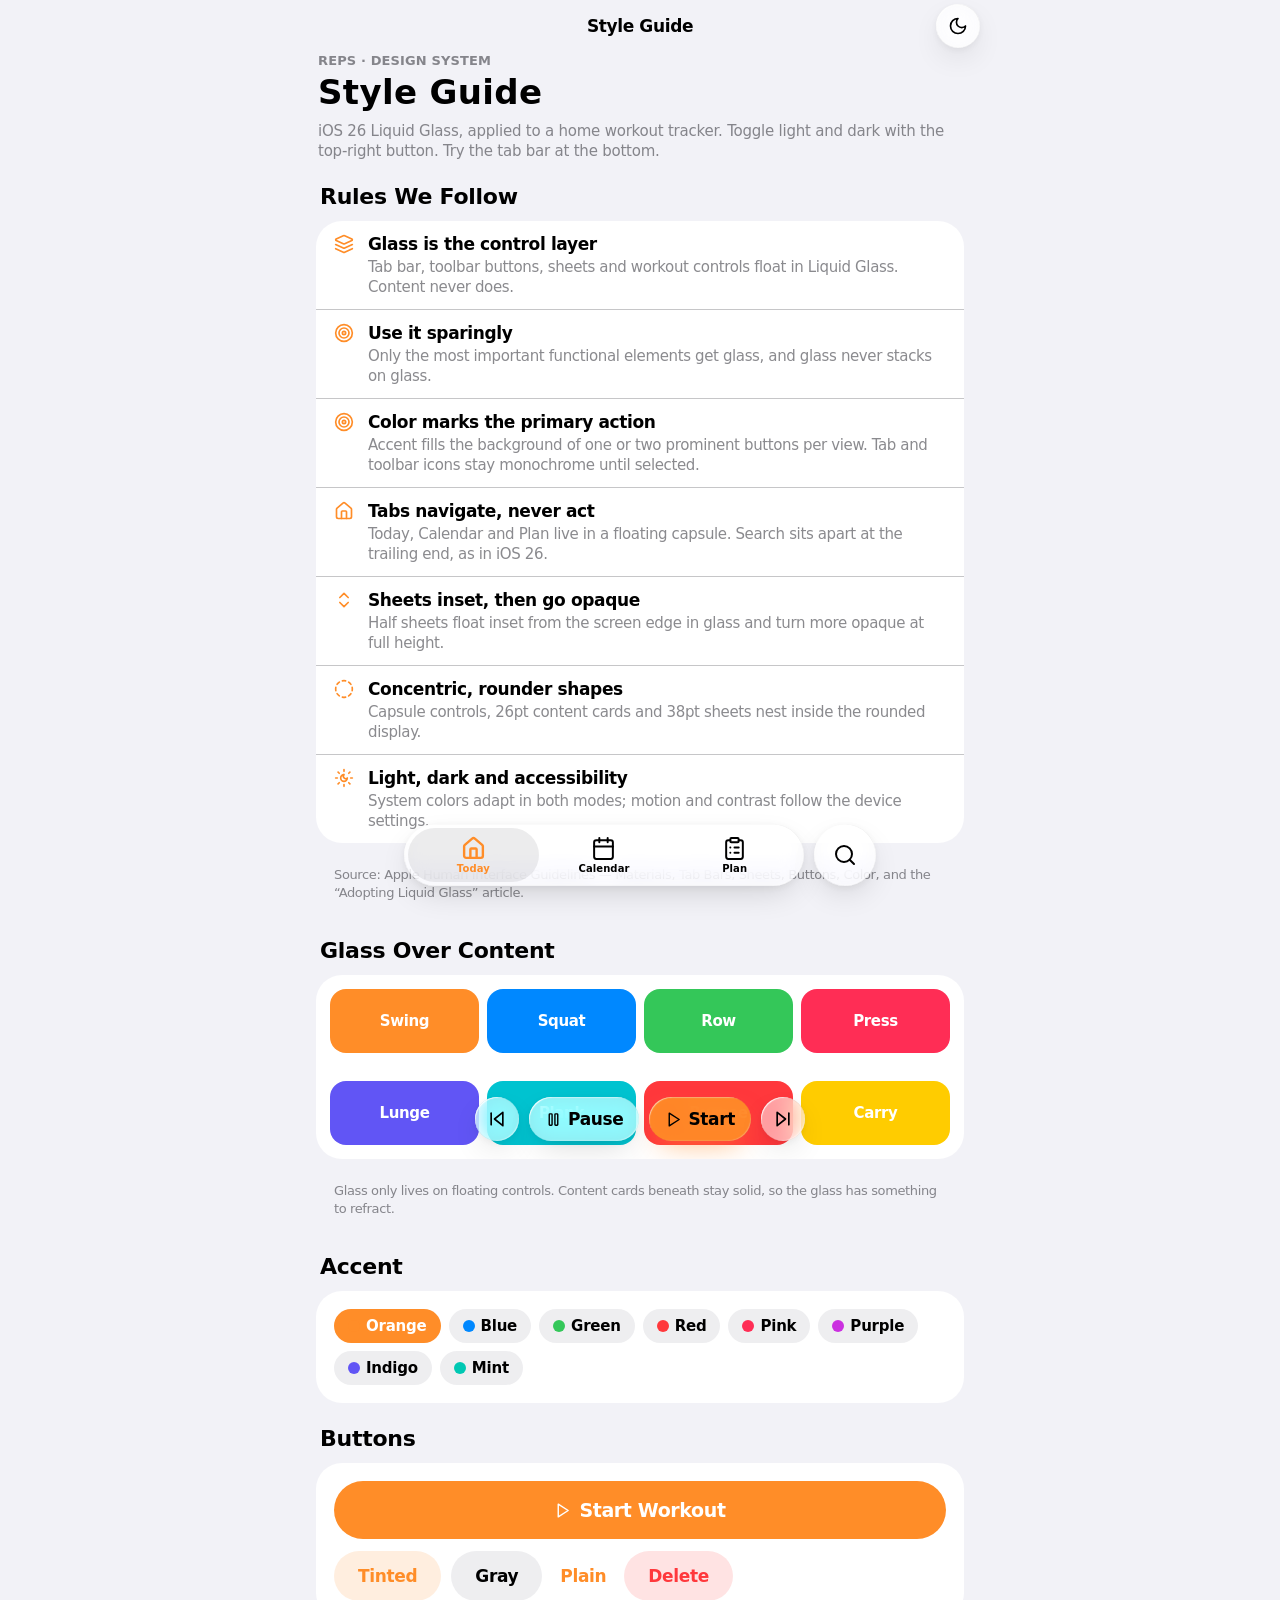
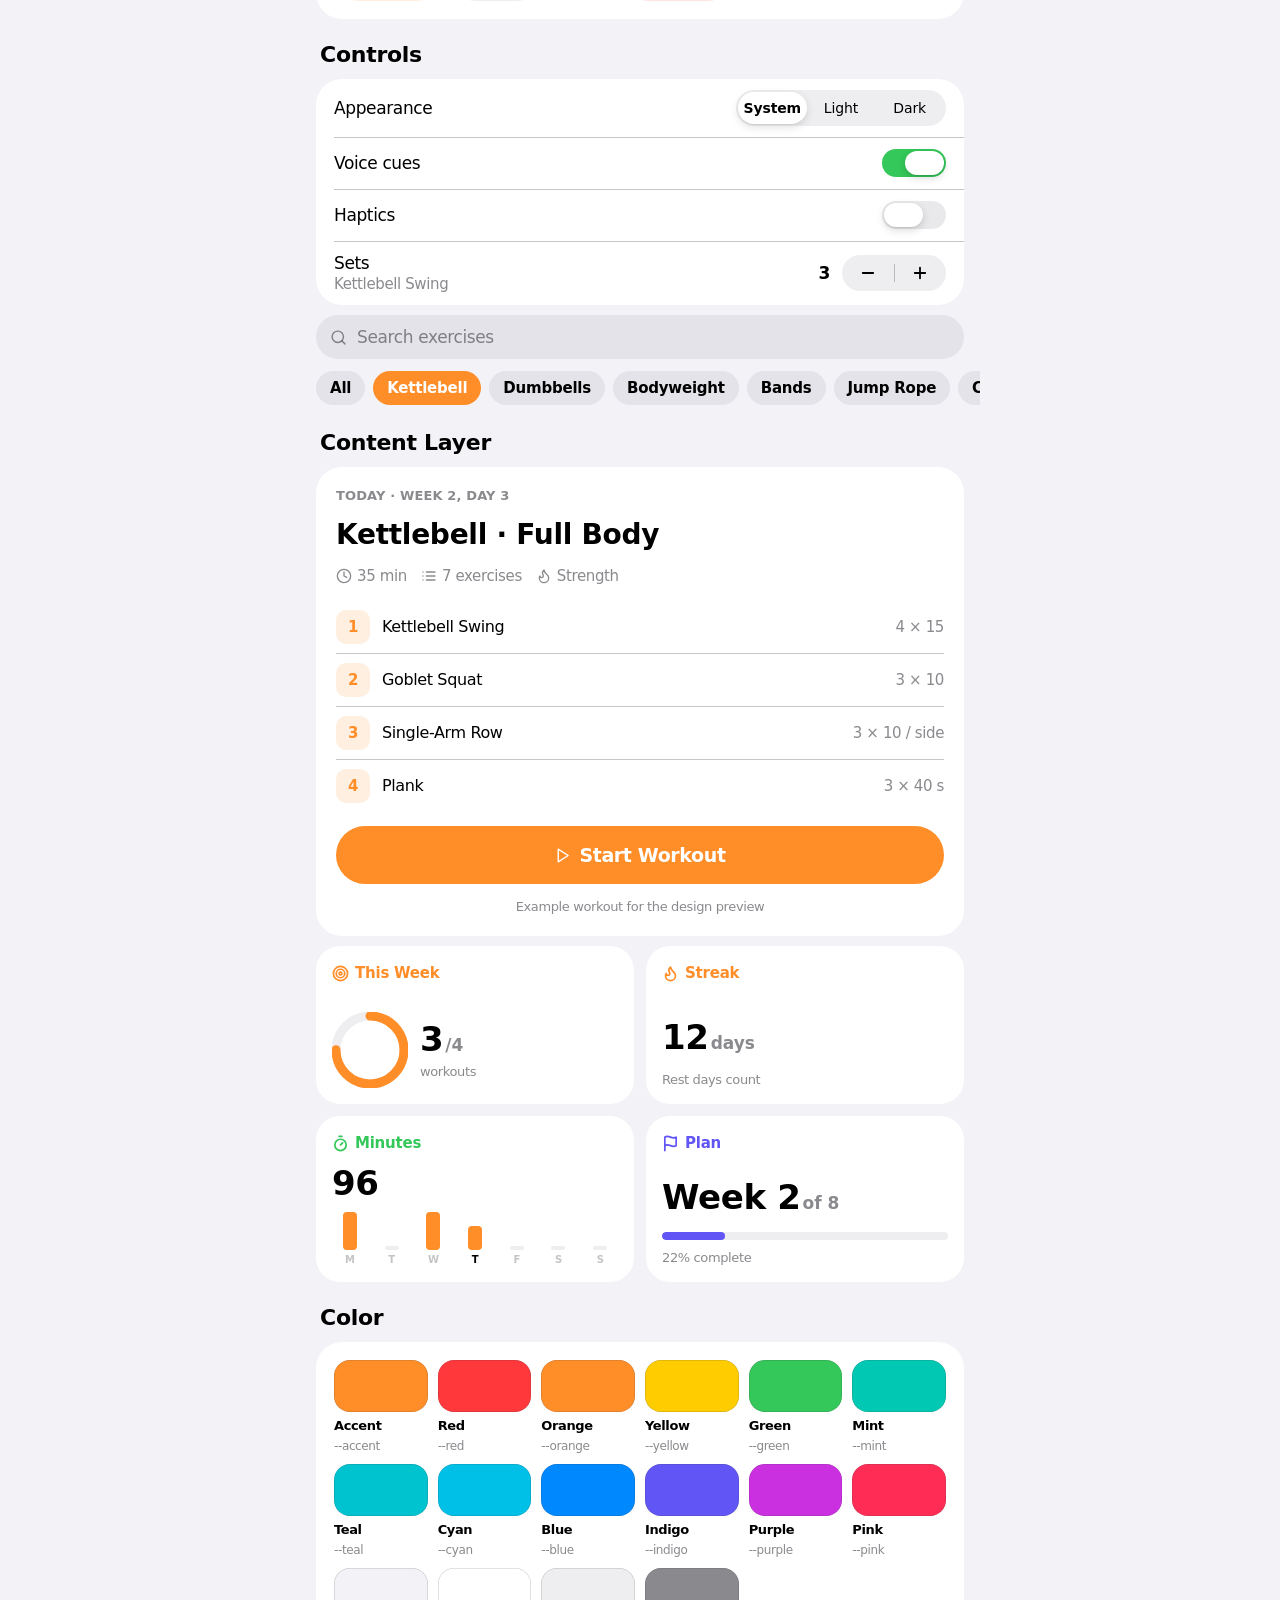
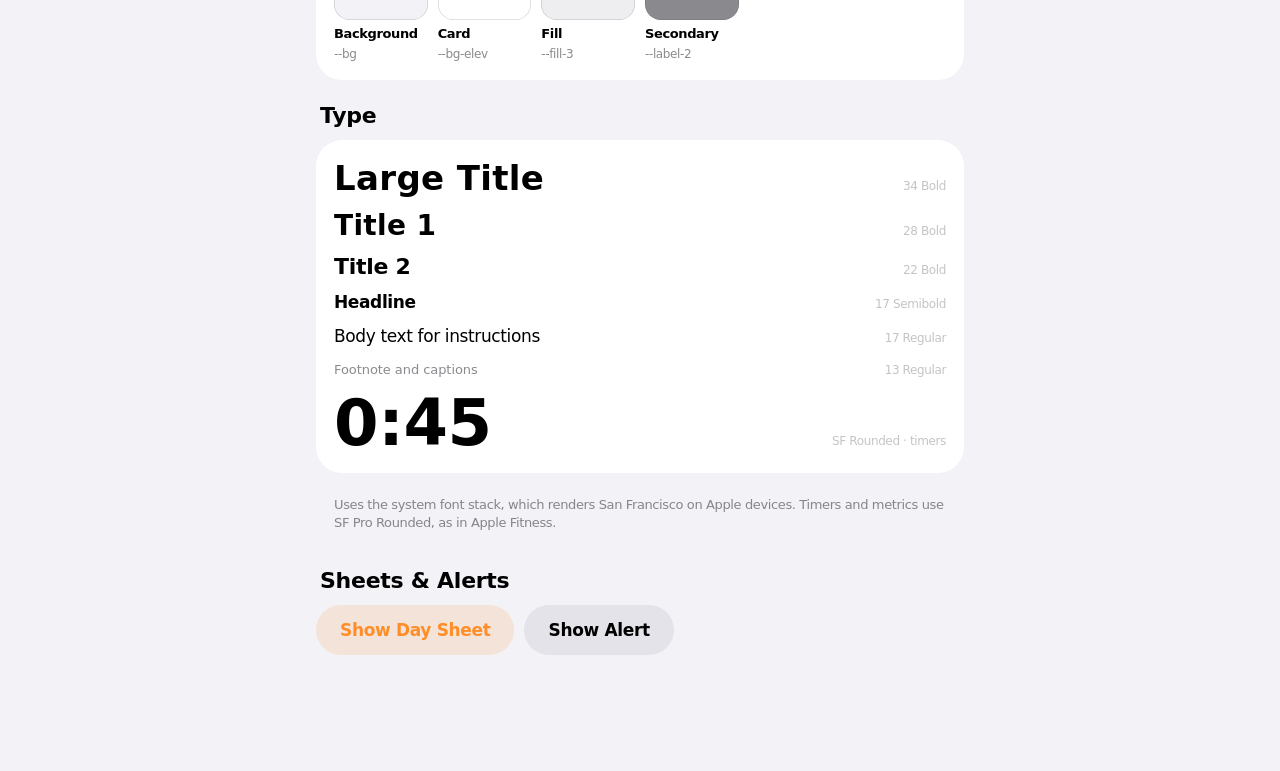
==== commit 77421ed0: "Add profiles, GitHub Gist sync, swipe-to-hide and glass gestures - Profiles: "Who's training?" picke" ====
--- a/styleguide.html
+++ b/styleguide.html
@@ -151,7 +151,7 @@
 
 const rules = [
   ['layers', 'Glass is the control layer', 'Tab bar, toolbar buttons, sheets and workout controls float in Liquid Glass. Content never does.'],
-  ['sparkles', 'Use it sparingly', 'Only the most important functional elements get glass, and glass never stacks on glass.'],
+  ['target', 'Use it sparingly', 'Only the most important functional elements get glass, and glass never stacks on glass.'],
   ['target', 'Color marks the primary action', 'Accent fills the background of one or two prominent buttons per view. Tab and toolbar icons stay monochrome until selected.'],
   ['house', 'Tabs navigate, never act', 'Today, Calendar and Plan live in a floating capsule. Search sits apart at the trailing end, as in iOS 26.'],
   ['chevrons-up-down', 'Sheets inset, then go opaque', 'Half sheets float inset from the screen edge in glass and turn more opaque at full height.'],
--- a/css/app.css
+++ b/css/app.css
@@ -320,7 +320,26 @@
   transform: translateX(calc(var(--tab-i, 0) * 100%));
   transition: transform 0.55s var(--spring), scale 0.4s var(--spring);
 }
-.tabbar:active .tab-lens { scale: 1.06 1.1; }
+.tabbar { touch-action: none; user-select: none; -webkit-user-select: none; }
+.tabbar.no-lens:not(.is-pressing) .tab-lens { opacity: 0; }
+/* Pressed / dragged: the selection lifts into a clear glass bubble under the thumb */
+.tabbar.is-pressing .tab-lens {
+  transform: translateX(var(--drag-x, 0px));
+  scale: 1.16 1.36;
+  background: rgba(255, 255, 255, 0.28);
+  -webkit-backdrop-filter: blur(1.5px) saturate(190%) brightness(1.12);
+  backdrop-filter: blur(1.5px) saturate(190%) brightness(1.12);
+  box-shadow:
+    0 8px 22px -6px rgba(0, 0, 0, 0.22),
+    inset 1.5px 1.5px 1px -0.5px rgba(255, 255, 255, 0.95),
+    inset -1.5px -1.5px 1px -0.5px rgba(255, 255, 255, 0.55),
+    inset 0 0 0 0.5px rgba(255, 255, 255, 0.35);
+  transition: transform 0.12s var(--ease-out), scale 0.45s var(--spring), background-color 0.2s, box-shadow 0.2s;
+}
+.tabbar.settle .tab-lens { animation: lens-settle 0.55s var(--spring); }
+@keyframes lens-settle { 0% { scale: 1.12 1.28; } 45% { scale: 0.94 1.05; } 100% { scale: 1 1; } }
+.tab.is-hover { color: var(--accent); }
+.tab.is-hover .ic { transform: scale(1.16); }
 .tab {
   display: flex; flex-direction: column; align-items: center; justify-content: center; gap: 2px;
   border-radius: 999px; color: var(--label);
@@ -351,6 +370,8 @@
   pointer-events: auto; width: 100%; max-width: 472px; height: 52px; border-radius: 26px;
   display: flex; align-items: center; gap: 12px; padding: 0 8px 0 16px;
 }
+.accessory-inner { touch-action: none; transition: transform 0.5s var(--spring); }
+.accessory-inner.is-dragging { transition: none; }
 .accessory-inner .grow { flex: 1; min-width: 0; }
 .accessory-inner .title { font-size: 15px; line-height: 18px; font-weight: 600; white-space: nowrap; overflow: hidden; text-overflow: ellipsis; }
 .accessory-inner .sub { font-size: 12px; line-height: 15px; color: var(--label-2); }
@@ -433,7 +454,7 @@
 .row .title { font-size: 17px; line-height: 22px; }
 .row .subtitle { font-size: 15px; line-height: 20px; color: var(--label-2); }
 .row .detail { color: var(--label-2); font-size: 17px; white-space: nowrap; }
-.row .chev { color: var(--label-3); width: 16px; height: 16px; stroke-width: 2.6; }
+.chev { color: var(--label-3); width: 16px; height: 16px; stroke-width: 2.6; }
 .row-icon {
   width: 32px; height: 32px; border-radius: 9px; flex: none;
   display: grid; place-items: center; color: #FFFFFF; background: var(--accent);
@@ -1015,13 +1036,16 @@
   display: -webkit-box; -webkit-line-clamp: 2; -webkit-box-orient: vertical; overflow: hidden;
 }
 .pl-sub { font-size: 17px; font-weight: 600; color: var(--label-2); }
-.pl-ring-wrap { position: relative; width: min(74vw, 42vh, 300px); aspect-ratio: 1; margin: 6px 0; flex: none; }
+.pl-ring-wrap { position: relative; width: var(--ring, min(74vw, 42vh, 300px)); aspect-ratio: 1; margin: 2px 0; flex: none; }
 .pl-ring { width: 100%; height: 100%; transform: rotate(-90deg); display: block; }
 .pl-ring-track { fill: none; stroke: var(--fill-3); stroke-width: 18; }
 .pl-ring-val { fill: none; stroke: var(--phase); stroke-width: 18; stroke-linecap: round; transition: stroke 0.4s; }
 .is-paused .pl-ring-val { opacity: 0.45; }
 .pl-ring-center { position: absolute; inset: 0; display: flex; flex-direction: column; align-items: center; justify-content: center; }
 .pl-big { font-size: clamp(72px, 24vw, 112px); line-height: 1; font-weight: 800; letter-spacing: -0.03em; }
+.pl-ring-center .pl-big { font-size: calc(var(--ring, 280px) * 0.38); }
+.pl-ring-center .pl-big.long { font-size: calc(var(--ring, 280px) * 0.26); }
+.pl-ring-center .pl-small { font-size: max(12px, calc(var(--ring, 280px) * 0.056)); }
 .pl-big.pulse { animation: pulse 1s var(--spring) infinite; color: var(--phase); }
 @keyframes pulse { 0% { transform: scale(1.08); } 40% { transform: scale(1); } }
 .pl-small { font-size: 16px; font-weight: 600; color: var(--label-2); margin-top: 4px; }
@@ -1054,8 +1078,8 @@
   flex: 1; max-width: 360px; height: 72px; border-radius: 36px; display: inline-flex; align-items: center; justify-content: center; gap: 10px;
   font-size: 21px; font-weight: 800; letter-spacing: -0.01em;
 }
-.pl-target { display: flex; flex-direction: column; align-items: center; gap: 4px; padding: 24px 0 10px; }
-.pl-target .pl-big { font-size: clamp(96px, 34vw, 150px); color: var(--phase); }
+.pl-target { display: flex; flex-direction: column; align-items: center; gap: 4px; padding: 12px 0 6px; }
+.pl-target .pl-big { font-size: var(--target-font, clamp(96px, 34vw, 150px)); color: var(--phase); }
 .pl-target .btn { margin-top: 12px; }
 
 .pl-done { align-items: center; justify-content: center; gap: 14px; padding: 0 24px calc(30px + env(safe-area-inset-bottom, 0px)); overflow-y: auto; text-align: center; }
@@ -1084,7 +1108,6 @@
 
 @media (max-height: 700px) {
   .pl-name { font-size: 28px; }
-  .pl-ring-wrap { width: min(64vw, 36vh, 260px); }
   .pl-btn { width: 58px; height: 58px; }
   .pl-btn.big { width: 82px; height: 82px; }
   .pl-next { padding: 10px 14px; }
@@ -1093,3 +1116,79 @@
 @media (min-width: 600px) {
   .cal-cell { aspect-ratio: auto; height: 68px; }
 }
+
+/* ==========================================================================
+   PROFILES & SYNC
+   ========================================================================== */
+.avatar {
+  position: relative; display: grid; place-items: center; flex: none; border-radius: 50%; overflow: hidden;
+  background: var(--c, var(--gray)); color: #FFFFFF;
+  font-family: var(--font-rounded); font-weight: 800; letter-spacing: 0;
+}
+.avatar img { width: 100%; height: 100%; object-fit: cover; display: block; }
+.avatar.nav { width: 36px; height: 36px; font-size: 16px; }
+.avatar.row { width: 32px; height: 32px; font-size: 15px; }
+.avatar.lg { width: 60px; height: 60px; font-size: 26px; }
+.avatar.xl { width: 104px; height: 104px; font-size: 44px; }
+.avatar.add { background: var(--fill-3); color: var(--label-2); }
+
+/* Top-right account button: the person's picture in a glass ring */
+.avatar-btn {
+  width: 44px; height: 44px; border-radius: 50%; display: grid; place-items: center; flex: none;
+  background: var(--glass-fill);
+  -webkit-backdrop-filter: var(--glass-blur); backdrop-filter: var(--glass-blur);
+  box-shadow: var(--glass-shadow), inset 1.5px 1.5px 1px -1px var(--glass-rim-hi), inset -1.5px -1.5px 1px -1px var(--glass-rim-lo), inset 0 0 0 0.5px var(--glass-edge);
+  transition: transform 0.5s var(--spring);
+}
+.avatar-btn:active { transform: scale(1.08); }
+
+/* Who's training? */
+.profiles { display: flex; flex-direction: column; }
+.profiles-body {
+  flex: 1; width: 100%; max-width: 560px; margin: 0 auto; text-align: center;
+  display: flex; flex-direction: column; align-items: center; justify-content: center; gap: 28px;
+  padding: 8px max(var(--gutter), env(safe-area-inset-right, 0px)) calc(40px + env(safe-area-inset-bottom, 0px)) max(var(--gutter), env(safe-area-inset-left, 0px));
+}
+.profiles-head h1 { margin: 0 0 6px; }
+.profiles-head p { margin: 0; text-wrap: balance; }
+.profile-grid { display: flex; flex-wrap: wrap; justify-content: center; gap: 24px 14px; width: 100%; }
+.profile-tile { display: flex; flex-direction: column; align-items: center; gap: 8px; width: 100px; }
+.profile-tile .avatar.xl { width: 90px; height: 90px; font-size: 38px; }
+.profile-tile .avatar-wrap { position: relative; }
+.profile-tile .avatar.xl { box-shadow: 0 12px 30px -12px color-mix(in srgb, var(--c) 70%, transparent); transition: transform 0.45s var(--spring), box-shadow 0.3s; }
+.profile-tile:active .avatar.xl { transform: scale(0.94); }
+.profile-tile.is-active .avatar.xl { box-shadow: 0 0 0 3px var(--bg), 0 0 0 6px var(--c); }
+.profile-tile .avatar.add { box-shadow: inset 0 0 0 2px var(--fill); }
+.profile-tile .name { font-size: 17px; line-height: 22px; font-weight: 600; max-width: 100%; overflow: hidden; text-overflow: ellipsis; white-space: nowrap; }
+.profile-tile .meta { display: inline-flex; align-items: center; gap: 4px; font-size: 13px; line-height: 16px; color: var(--label-2); }
+.edit-badge { position: absolute; top: -2px; right: -2px; width: 34px; height: 34px; border-radius: 50%; display: grid; place-items: center; color: var(--label); }
+.edit-badge .ic { width: 16px; height: 16px; }
+.profiles.is-editing .profile-tile .avatar.xl { animation: wiggle 0.28s ease-in-out infinite alternate; }
+@keyframes wiggle { from { rotate: -2deg; } to { rotate: 2deg; } }
+.profiles-opt { width: 100%; text-align: left; }
+.pf-edit-head { display: flex; flex-direction: column; align-items: center; gap: 12px; padding: 6px 0 2px; }
+.pf-photo-actions { display: flex; gap: 8px; }
+
+/* Account sheet */
+.account-card { display: flex; align-items: center; gap: 14px; padding: 14px 16px; }
+.sync-line.is-error { color: var(--red); }
+.sync-error {
+  display: flex; align-items: flex-start; gap: 10px; padding: 12px 14px; border-radius: 16px;
+  background: color-mix(in srgb, var(--red) 12%, transparent); color: var(--red); font-size: 15px; line-height: 20px;
+}
+.sync-error .ic { margin-top: 1px; }
+.steps .row b { font-weight: 600; }
+
+/* Swipe-to-hide rows (Exercises) */
+.swipe-row { position: relative; overflow: hidden; }
+.swipe-row + .swipe-row .swipe-content::before { content: ""; position: absolute; top: 0; right: 0; left: 62px; border-top: 0.5px solid var(--sep); }
+.swipe-content { z-index: 1; background: var(--bg-elev); touch-action: pan-y; transition: transform 0.45s var(--spring); }
+.swipe-content.is-dragging { transition: none; }
+.swipe-action {
+  position: absolute; top: 0; right: 0; bottom: 0; width: var(--reveal, 92px);
+  display: flex; flex-direction: column; align-items: center; justify-content: center; gap: 3px;
+  background: var(--orange); color: #FFFFFF; font-size: 13px; font-weight: 600;
+}
+.swipe-action.restore { background: var(--green); }
+.swipe-row.is-hidden .swipe-content .title { color: var(--label-2); }
+.swipe-row.is-hidden .swipe-content .row-icon { opacity: 0.45; }
